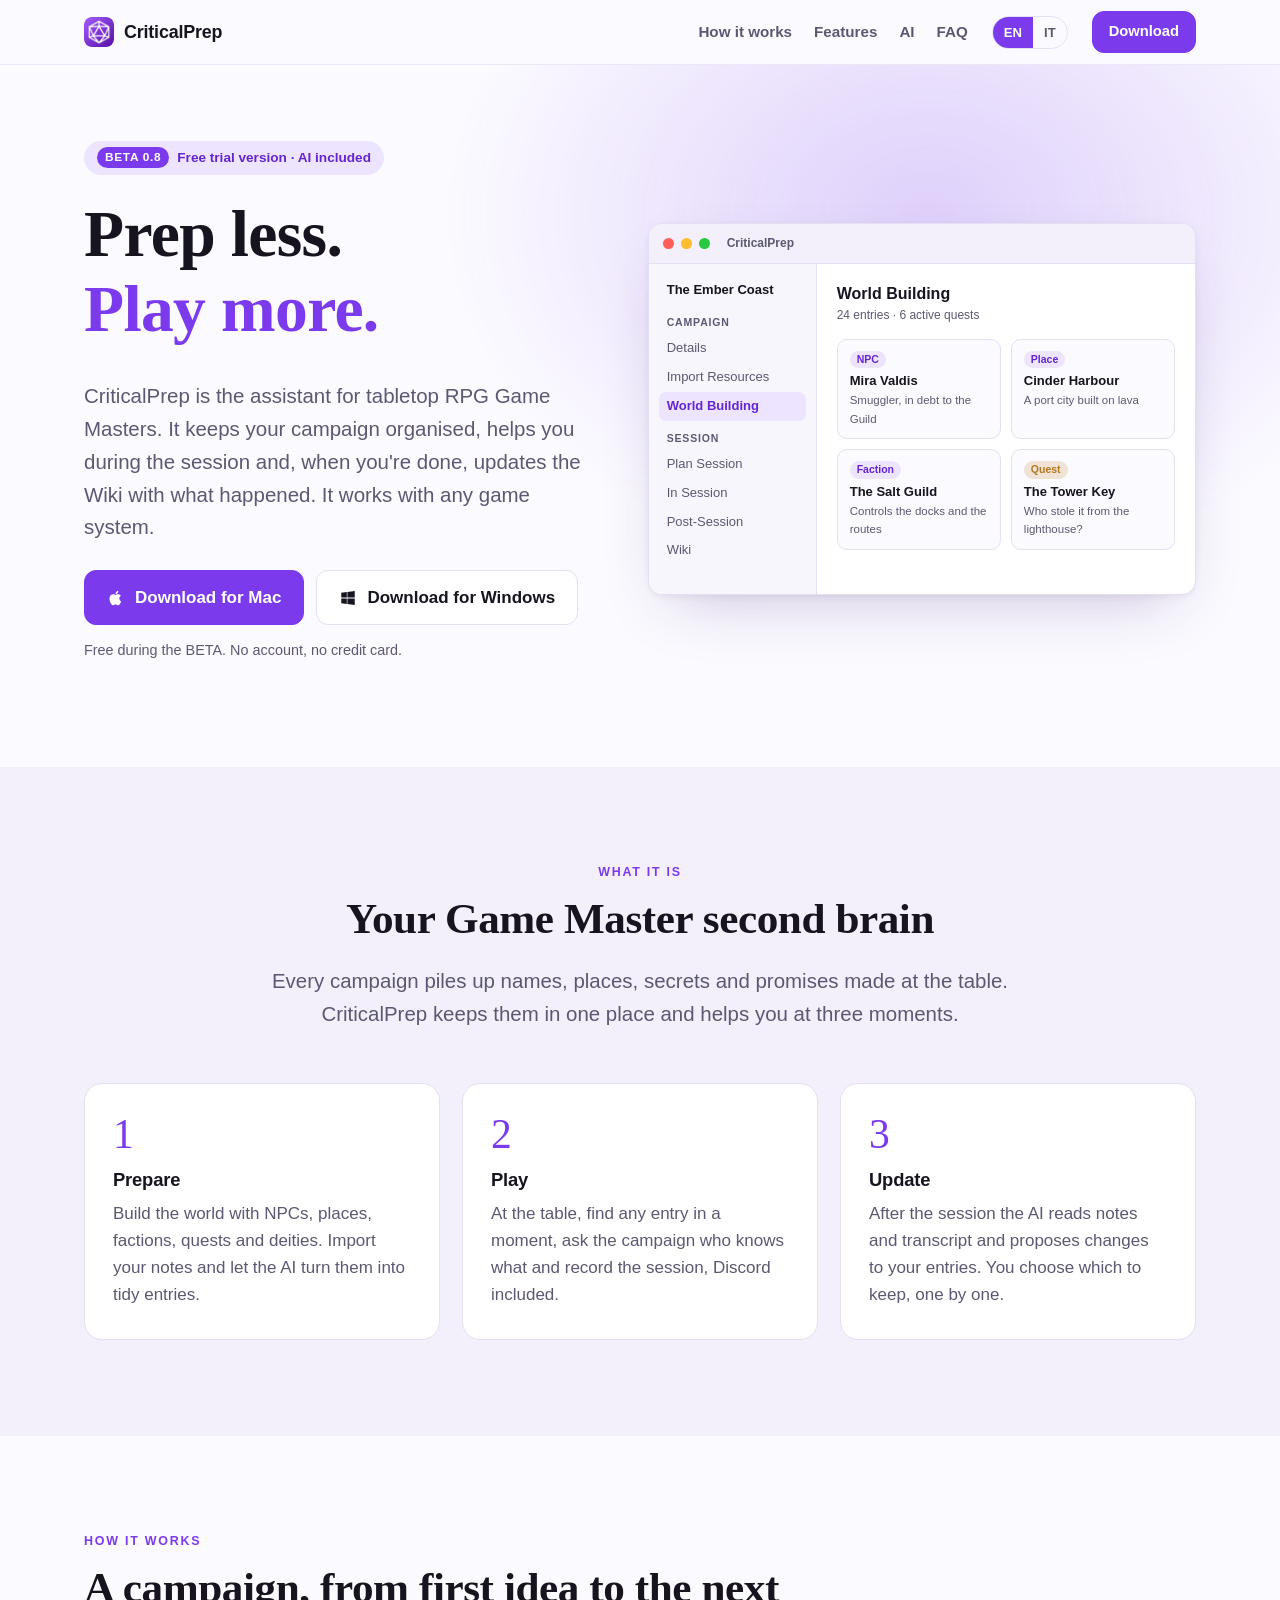
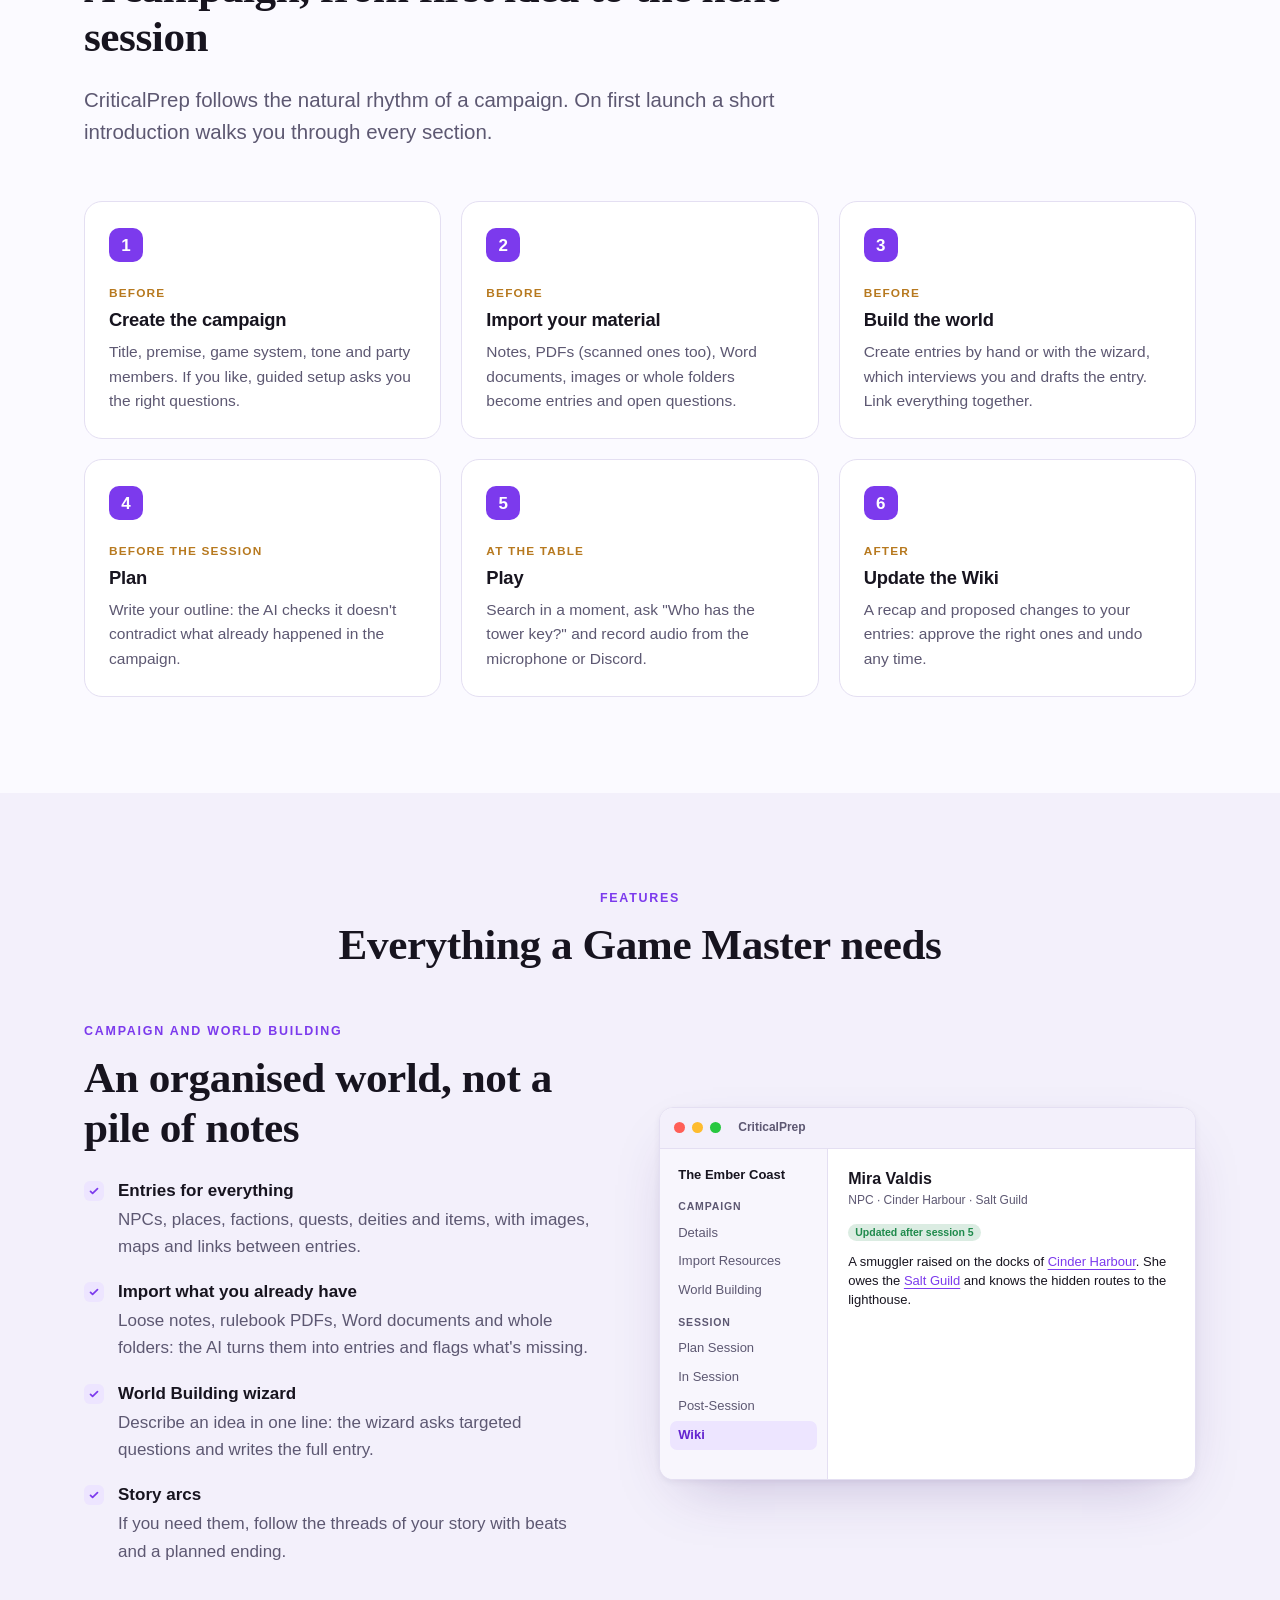
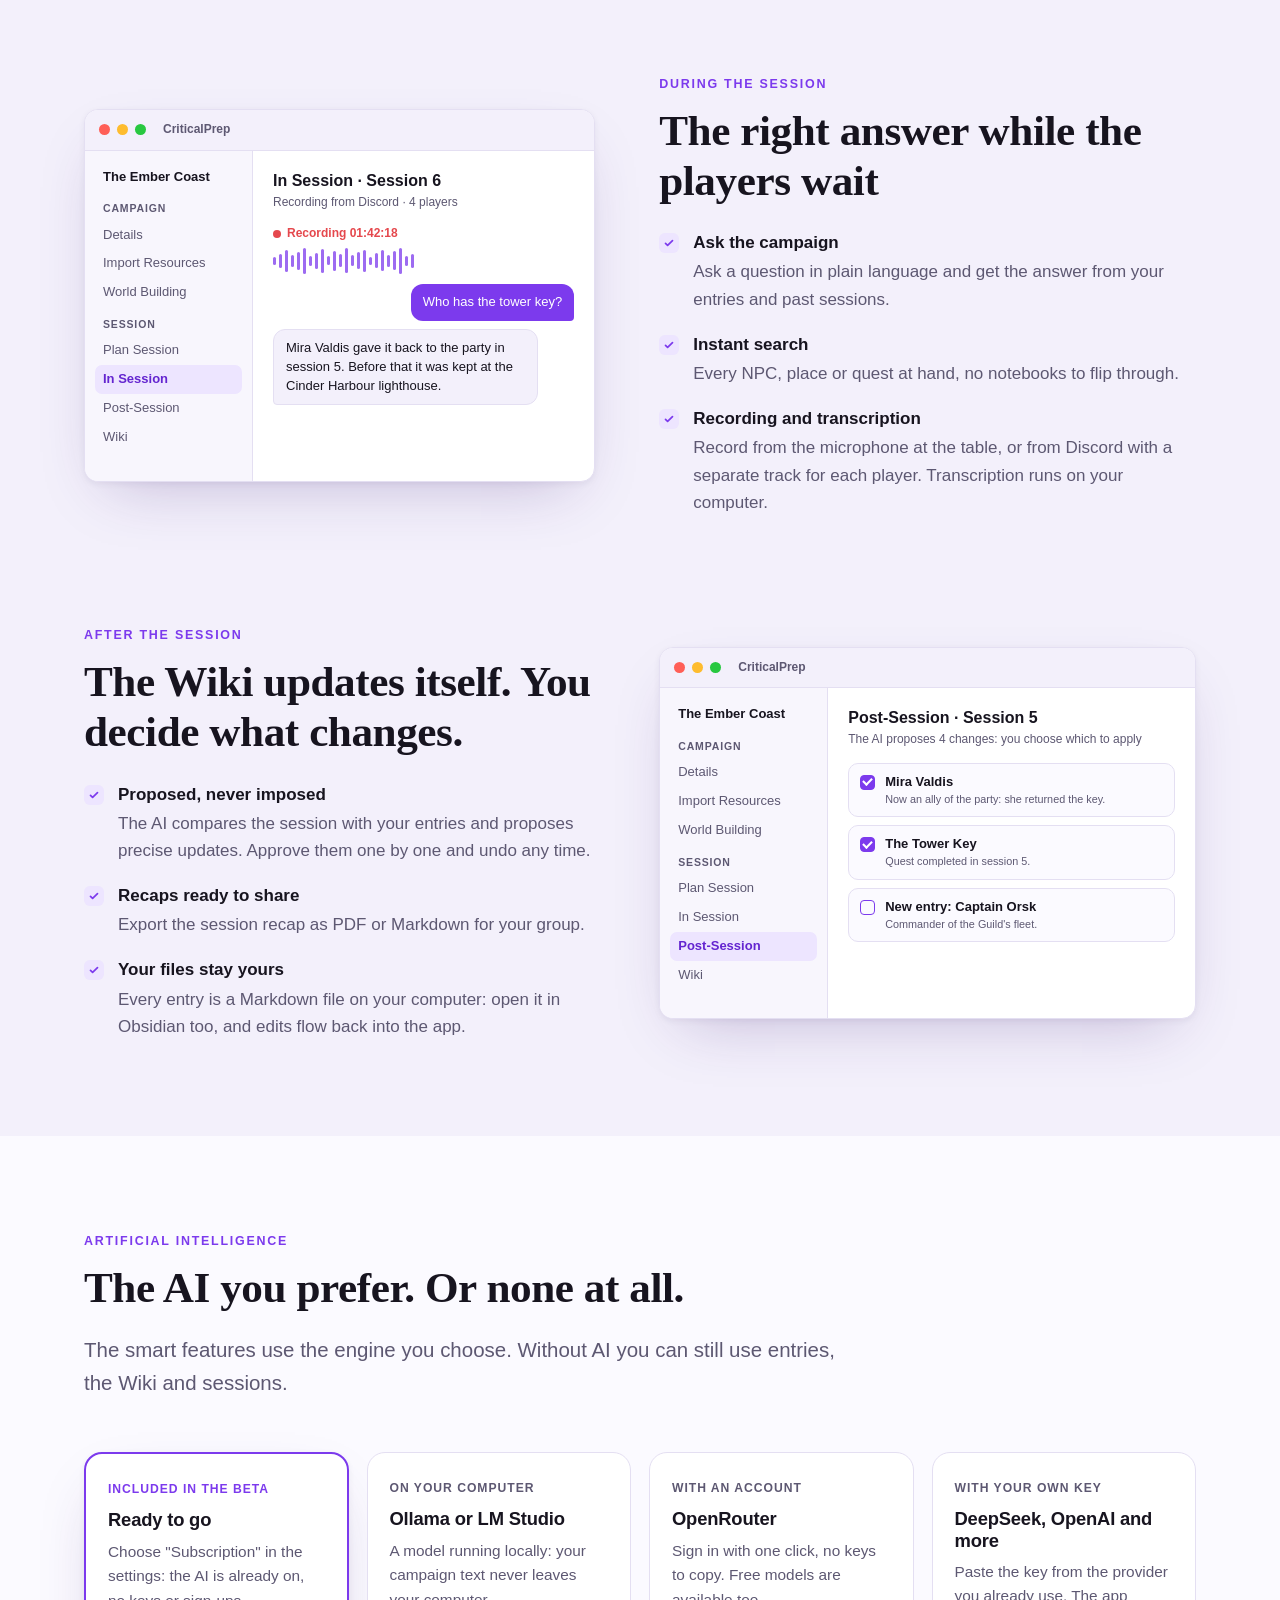
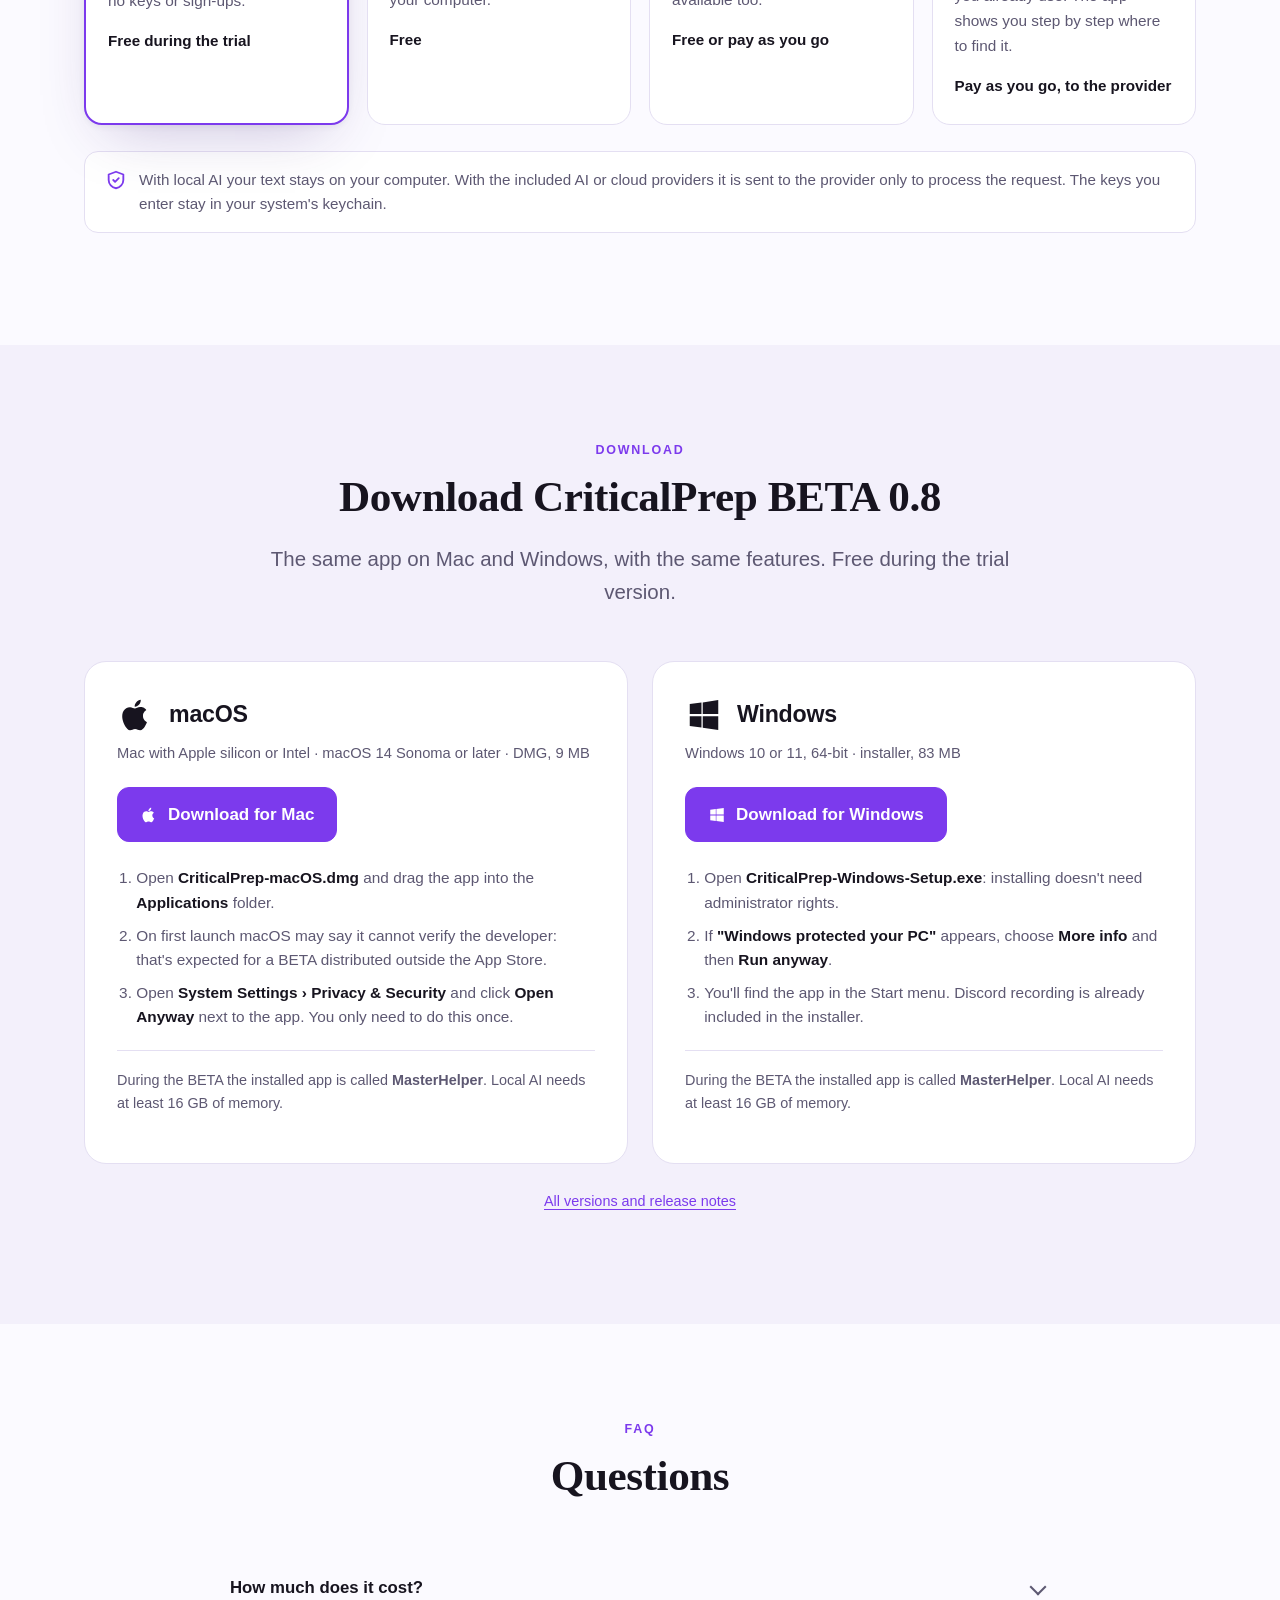
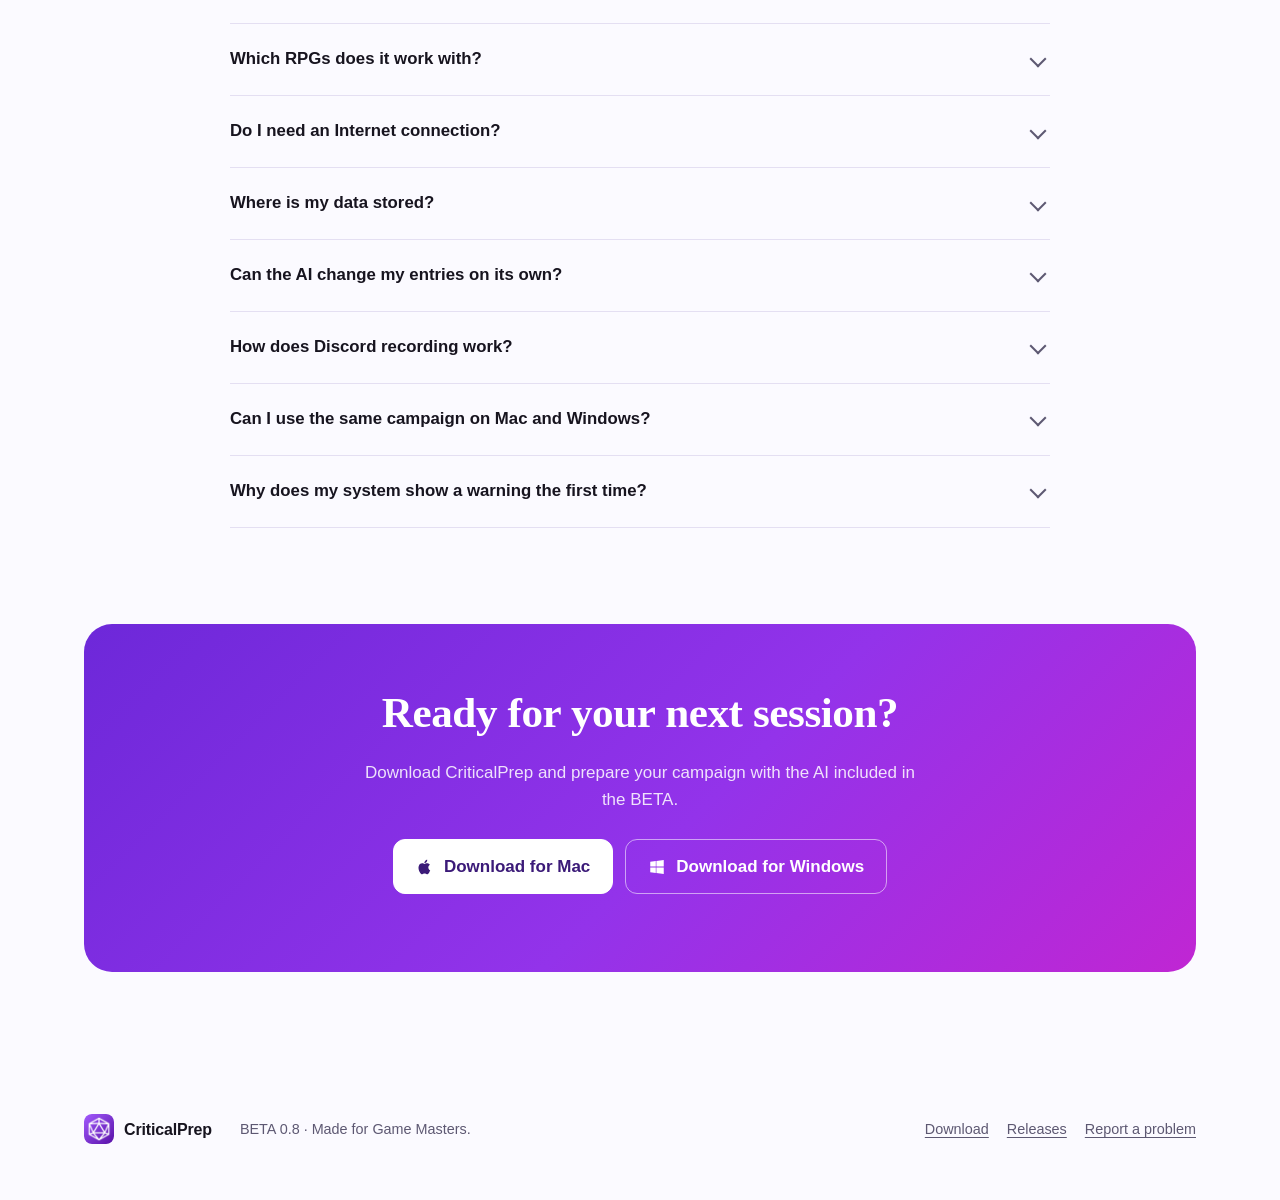
==== en/index.html @ 87bff7fd "Sito di CriticalPrep (italiano e inglese) e pagina di download Pagina di prodotto bilingue per GitHu" ====
<!doctype html>
<html lang="en">
<head>
<meta charset="utf-8">
<meta name="viewport" content="width=device-width, initial-scale=1">
<title>CriticalPrep — The Game Master's Assistant</title>
<meta name="description" content="CriticalPrep is the Mac and Windows app that helps Game Masters of any tabletop RPG prepare the campaign, run the session and keep the Wiki up to date with AI. Free BETA with AI included.">
<link rel="canonical" href="https://enrik90vol2.github.io/CriticalPrep/en/">
<link rel="alternate" hreflang="it" href="https://enrik90vol2.github.io/CriticalPrep/">
<link rel="alternate" hreflang="en" href="https://enrik90vol2.github.io/CriticalPrep/en/">
<link rel="alternate" hreflang="x-default" href="https://enrik90vol2.github.io/CriticalPrep/">
<meta property="og:type" content="website">
<meta property="og:title" content="CriticalPrep — The Game Master's Assistant">
<meta property="og:description" content="CriticalPrep is the Mac and Windows app that helps Game Masters of any tabletop RPG prepare the campaign, run the session and keep the Wiki up to date with AI. Free BETA with AI included.">
<meta property="og:image" content="https://enrik90vol2.github.io/CriticalPrep/assets/icon.png">
<meta name="theme-color" content="#7c3aed">
<link rel="icon" type="image/png" href="../assets/favicon.png">
<link rel="apple-touch-icon" href="../assets/icon.png">
<link rel="stylesheet" href="../assets/style.css">

</head>
<body>
<a class="skip" href="#main">Skip to content</a>
<header class="top">
  <div class="wrap">
    <a class="brand" href="#top"><img src="../assets/icon.png" alt="" width="30" height="30">CriticalPrep</a>
    <nav class="nav" aria-label="Download"><a href="#how-it-works">How it works</a><a href="#features">Features</a><a href="#ai">AI</a><a href="#faq">FAQ</a></nav>
    <div class="lang" aria-label="Lingua / Language"><span aria-current="true">EN</span><a href="../" hreflang="it" lang="it" title="Italiano" onclick="try{localStorage.setItem('cp-lang','it')}catch(e){}">IT</a></div>
    <a class="btn btn-primary" href="#download">Download</a>
  </div>
</header>

<main id="main">
<section class="hero" id="top">
  <div class="wrap hero-grid">
    <div>
      <span class="badge"><b>BETA 0.8</b>Free trial version · AI included</span>
      <h1>Prep less.<br><em>Play more.</em></h1>
      <p class="lead">CriticalPrep is the assistant for tabletop RPG Game Masters. It keeps your campaign organised, helps you during the session and, when you're done, updates the Wiki with what happened. It works with any game system.</p>
      <div class="actions">
        <a class="btn btn-primary" href="https://github.com/enrik90vol2/CriticalPrep/releases/latest/download/CriticalPrep-macOS.dmg"><svg viewBox="0 0 24 24" fill="currentColor" aria-hidden="true"><path d="M16.4 12.6c0-2.4 2-3.6 2.1-3.7-1.1-1.7-2.9-1.9-3.5-1.9-1.5-.2-2.9.9-3.7.9-.8 0-1.9-.9-3.2-.8-1.6 0-3.1 1-4 2.4-1.7 3-.4 7.3 1.2 9.7.8 1.2 1.8 2.5 3 2.4 1.2 0 1.7-.8 3.1-.8 1.5 0 1.9.8 3.2.8 1.3 0 2.2-1.2 3-2.4.9-1.4 1.3-2.7 1.3-2.8 0 0-2.5-1-2.5-3.8zM14 5.4c.7-.8 1.1-1.9 1-3-1 0-2.1.7-2.8 1.5-.6.7-1.2 1.8-1 2.9 1 .1 2.1-.6 2.8-1.4z"/></svg>Download for Mac</a>
        <a class="btn" href="https://github.com/enrik90vol2/CriticalPrep/releases/latest/download/CriticalPrep-Windows-Setup.exe"><svg viewBox="0 0 24 24" fill="currentColor" aria-hidden="true"><path d="M3 5.1l7.4-1v7.2H3V5.1zm0 13.8l7.4 1v-7.1H3v6.1zm8.2 1.1L21 21.4v-8.6h-9.8V20zm0-15.9v7.3H21V2.6l-9.8 1.5z"/></svg>Download for Windows</a>
      </div>
      <p class="small muted">Free during the BETA. No account, no credit card.</p>
    </div>
    <div class="window" role="img" aria-label="World Building"><div class="window-bar"><i></i><i></i><i></i><span>CriticalPrep</span></div><div class="window-body"><aside class="side" aria-hidden="true"><div class="camp">The Ember Coast</div><p>Campaign</p><div class="">Details</div><div class="">Import Resources</div><div class="on">World Building</div><p>Session</p><div class="">Plan Session</div><div class="">In Session</div><div class="">Post-Session</div><div class="">Wiki</div></aside><div class="main" aria-hidden="true"><h4>World Building</h4><div class="sub">24 entries · 6 active quests</div><div class="cards"><div class="mini"><span class="tag">NPC</span><b>Mira Valdis</b><small>Smuggler, in debt to the Guild</small></div><div class="mini"><span class="tag">Place</span><b>Cinder Harbour</b><small>A port city built on lava</small></div><div class="mini"><span class="tag">Faction</span><b>The Salt Guild</b><small>Controls the docks and the routes</small></div><div class="mini"><span class="tag gold">Quest</span><b>The Tower Key</b><small>Who stole it from the lighthouse?</small></div></div></div></div></div>
  </div>
</section>

<section class="alt">
  <div class="wrap">
    <div class="section-head center">
      <p class="eyebrow">What it is</p>
      <h2>Your Game Master second brain</h2>
      <p class="lead">Every campaign piles up names, places, secrets and promises made at the table. CriticalPrep keeps them in one place and helps you at three moments.</p>
    </div>
    <div class="pillars"><div class="pillar"><div class="num">1</div><h3>Prepare</h3><p>Build the world with NPCs, places, factions, quests and deities. Import your notes and let the AI turn them into tidy entries.</p></div><div class="pillar"><div class="num">2</div><h3>Play</h3><p>At the table, find any entry in a moment, ask the campaign who knows what and record the session, Discord included.</p></div><div class="pillar"><div class="num">3</div><h3>Update</h3><p>After the session the AI reads notes and transcript and proposes changes to your entries. You choose which to keep, one by one.</p></div></div>
  </div>
</section>

<section id="how-it-works">
  <div class="wrap">
    <div class="section-head">
      <p class="eyebrow">How it works</p>
      <h2>A campaign, from first idea to the next session</h2>
      <p class="lead">CriticalPrep follows the natural rhythm of a campaign. On first launch a short introduction walks you through every section.</p>
    </div>
    <div class="steps"><div class="step"><span class="when">Before</span><h3>Create the campaign</h3><p>Title, premise, game system, tone and party members. If you like, guided setup asks you the right questions.</p></div><div class="step"><span class="when">Before</span><h3>Import your material</h3><p>Notes, PDFs (scanned ones too), Word documents, images or whole folders become entries and open questions.</p></div><div class="step"><span class="when">Before</span><h3>Build the world</h3><p>Create entries by hand or with the wizard, which interviews you and drafts the entry. Link everything together.</p></div><div class="step"><span class="when">Before the session</span><h3>Plan</h3><p>Write your outline: the AI checks it doesn&#x27;t contradict what already happened in the campaign.</p></div><div class="step"><span class="when">At the table</span><h3>Play</h3><p>Search in a moment, ask &quot;Who has the tower key?&quot; and record audio from the microphone or Discord.</p></div><div class="step"><span class="when">After</span><h3>Update the Wiki</h3><p>A recap and proposed changes to your entries: approve the right ones and undo any time.</p></div></div>
  </div>
</section>

<section class="alt" id="features">
  <div class="wrap">
    <div class="section-head center">
      <p class="eyebrow">Features</p>
      <h2>Everything a Game Master needs</h2>
    </div>
    <div class="feature">
      <div><p class="eyebrow">Campaign and World Building</p><h2>An organised world, not a pile of notes</h2><ul><li><strong>Entries for everything</strong><span>NPCs, places, factions, quests, deities and items, with images, maps and links between entries.</span></li><li><strong>Import what you already have</strong><span>Loose notes, rulebook PDFs, Word documents and whole folders: the AI turns them into entries and flags what's missing.</span></li><li><strong>World Building wizard</strong><span>Describe an idea in one line: the wizard asks targeted questions and writes the full entry.</span></li><li><strong>Story arcs</strong><span>If you need them, follow the threads of your story with beats and a planned ending.</span></li></ul></div>
      <div class="window" role="img" aria-label="Mira Valdis"><div class="window-bar"><i></i><i></i><i></i><span>CriticalPrep</span></div><div class="window-body"><aside class="side" aria-hidden="true"><div class="camp">The Ember Coast</div><p>Campaign</p><div class="">Details</div><div class="">Import Resources</div><div class="">World Building</div><p>Session</p><div class="">Plan Session</div><div class="">In Session</div><div class="">Post-Session</div><div class="on">Wiki</div></aside><div class="main" aria-hidden="true"><h4>Mira Valdis</h4><div class="sub">NPC · Cinder Harbour · Salt Guild</div><span class="tag ok">Updated after session 5</span><p style="margin:8px 0 0">A smuggler raised on the docks of <a href="#" tabindex="-1" onclick="return false">Cinder Harbour</a>. She owes the <a href="#" tabindex="-1" onclick="return false">Salt Guild</a> and knows the hidden routes to the lighthouse.</p></div></div></div>
    </div>
    <div class="feature flip">
      <div><p class="eyebrow">During the session</p><h2>The right answer while the players wait</h2><ul><li><strong>Ask the campaign</strong><span>Ask a question in plain language and get the answer from your entries and past sessions.</span></li><li><strong>Instant search</strong><span>Every NPC, place or quest at hand, no notebooks to flip through.</span></li><li><strong>Recording and transcription</strong><span>Record from the microphone at the table, or from Discord with a separate track for each player. Transcription runs on your computer.</span></li></ul></div>
      <div class="window" role="img" aria-label="In Session · Session 6"><div class="window-bar"><i></i><i></i><i></i><span>CriticalPrep</span></div><div class="window-body"><aside class="side" aria-hidden="true"><div class="camp">The Ember Coast</div><p>Campaign</p><div class="">Details</div><div class="">Import Resources</div><div class="">World Building</div><p>Session</p><div class="">Plan Session</div><div class="on">In Session</div><div class="">Post-Session</div><div class="">Wiki</div></aside><div class="main" aria-hidden="true"><h4>In Session · Session 6</h4><div class="sub">Recording from Discord · 4 players</div><span class="rec">Recording 01:42:18</span><div class="wave"><i style="height:8px"></i><i style="height:14px"></i><i style="height:22px"></i><i style="height:12px"></i><i style="height:18px"></i><i style="height:26px"></i><i style="height:10px"></i><i style="height:16px"></i><i style="height:24px"></i><i style="height:9px"></i><i style="height:20px"></i><i style="height:13px"></i><i style="height:25px"></i><i style="height:11px"></i><i style="height:17px"></i><i style="height:22px"></i><i style="height:8px"></i><i style="height:15px"></i><i style="height:21px"></i><i style="height:12px"></i><i style="height:19px"></i><i style="height:26px"></i><i style="height:10px"></i><i style="height:14px"></i></div><div class="chat"><div class="bubble q">Who has the tower key?</div><div class="bubble a">Mira Valdis gave it back to the party in session 5. Before that it was kept at the Cinder Harbour lighthouse.</div></div></div></div></div>
    </div>
    <div class="feature">
      <div><p class="eyebrow">After the session</p><h2>The Wiki updates itself. You decide what changes.</h2><ul><li><strong>Proposed, never imposed</strong><span>The AI compares the session with your entries and proposes precise updates. Approve them one by one and undo any time.</span></li><li><strong>Recaps ready to share</strong><span>Export the session recap as PDF or Markdown for your group.</span></li><li><strong>Your files stay yours</strong><span>Every entry is a Markdown file on your computer: open it in Obsidian too, and edits flow back into the app.</span></li></ul></div>
      <div class="window" role="img" aria-label="Post-Session · Session 5"><div class="window-bar"><i></i><i></i><i></i><span>CriticalPrep</span></div><div class="window-body"><aside class="side" aria-hidden="true"><div class="camp">The Ember Coast</div><p>Campaign</p><div class="">Details</div><div class="">Import Resources</div><div class="">World Building</div><p>Session</p><div class="">Plan Session</div><div class="">In Session</div><div class="on">Post-Session</div><div class="">Wiki</div></aside><div class="main" aria-hidden="true"><h4>Post-Session · Session 5</h4><div class="sub">The AI proposes 4 changes: you choose which to apply</div><div class="patch"><span class="box on"></span><div><b>Mira Valdis</b><small>Now an ally of the party: she returned the key.</small></div></div><div class="patch"><span class="box on"></span><div><b>The Tower Key</b><small>Quest completed in session 5.</small></div></div><div class="patch"><span class="box"></span><div><b>New entry: Captain Orsk</b><small>Commander of the Guild&#x27;s fleet.</small></div></div></div></div></div>
    </div>
  </div>
</section>

<section id="ai">
  <div class="wrap">
    <div class="section-head">
      <p class="eyebrow">Artificial intelligence</p>
      <h2>The AI you prefer. Or none at all.</h2>
      <p class="lead">The smart features use the engine you choose. Without AI you can still use entries, the Wiki and sessions.</p>
    </div>
    <div class="ai-grid"><div class="ai-card star"><div class="label">Included in the BETA</div><h3>Ready to go</h3><p>Choose "Subscription" in the settings: the AI is already on, no keys or sign-ups.</p><p class="price">Free during the trial</p></div><div class="ai-card"><div class="label">On your computer</div><h3>Ollama or LM Studio</h3><p>A model running locally: your campaign text never leaves your computer.</p><p class="price">Free</p></div><div class="ai-card"><div class="label">With an account</div><h3>OpenRouter</h3><p>Sign in with one click, no keys to copy. Free models are available too.</p><p class="price">Free or pay as you go</p></div><div class="ai-card"><div class="label">With your own key</div><h3>DeepSeek, OpenAI and more</h3><p>Paste the key from the provider you already use. The app shows you step by step where to find it.</p><p class="price">Pay as you go, to the provider</p></div></div>
    <p class="note"><svg viewBox="0 0 24 24" fill="none" stroke="currentColor" stroke-width="2" stroke-linecap="round" stroke-linejoin="round" aria-hidden="true"><path d="M12 3l8 3v6c0 4.5-3.4 8.3-8 9-4.6-.7-8-4.5-8-9V6l8-3z"/><path d="M9 12l2 2 4-4"/></svg><span>With local AI your text stays on your computer. With the included AI or cloud providers it is sent to the provider only to process the request. The keys you enter stay in your system's keychain.</span></p>
  </div>
</section>

<section class="alt" id="download">
  <div class="wrap">
    <div class="section-head center">
      <p class="eyebrow">Download</p>
      <h2>Download CriticalPrep BETA 0.8</h2>
      <p class="lead">The same app on Mac and Windows, with the same features. Free during the trial version.</p>
    </div>
    <div class="dl-grid">
      <div class="dl">
        <div class="dl-head"><svg viewBox="0 0 24 24" fill="currentColor" aria-hidden="true"><path d="M16.4 12.6c0-2.4 2-3.6 2.1-3.7-1.1-1.7-2.9-1.9-3.5-1.9-1.5-.2-2.9.9-3.7.9-.8 0-1.9-.9-3.2-.8-1.6 0-3.1 1-4 2.4-1.7 3-.4 7.3 1.2 9.7.8 1.2 1.8 2.5 3 2.4 1.2 0 1.7-.8 3.1-.8 1.5 0 1.9.8 3.2.8 1.3 0 2.2-1.2 3-2.4.9-1.4 1.3-2.7 1.3-2.8 0 0-2.5-1-2.5-3.8zM14 5.4c.7-.8 1.1-1.9 1-3-1 0-2.1.7-2.8 1.5-.6.7-1.2 1.8-1 2.9 1 .1 2.1-.6 2.8-1.4z"/></svg><h3>macOS</h3></div>
        <p class="meta">Mac with Apple silicon or Intel · macOS 14 Sonoma or later · DMG, 9 MB</p>
        <a class="btn btn-primary" href="https://github.com/enrik90vol2/CriticalPrep/releases/latest/download/CriticalPrep-macOS.dmg"><svg viewBox="0 0 24 24" fill="currentColor" aria-hidden="true"><path d="M16.4 12.6c0-2.4 2-3.6 2.1-3.7-1.1-1.7-2.9-1.9-3.5-1.9-1.5-.2-2.9.9-3.7.9-.8 0-1.9-.9-3.2-.8-1.6 0-3.1 1-4 2.4-1.7 3-.4 7.3 1.2 9.7.8 1.2 1.8 2.5 3 2.4 1.2 0 1.7-.8 3.1-.8 1.5 0 1.9.8 3.2.8 1.3 0 2.2-1.2 3-2.4.9-1.4 1.3-2.7 1.3-2.8 0 0-2.5-1-2.5-3.8zM14 5.4c.7-.8 1.1-1.9 1-3-1 0-2.1.7-2.8 1.5-.6.7-1.2 1.8-1 2.9 1 .1 2.1-.6 2.8-1.4z"/></svg>Download for Mac</a>
        <ol><li>Open <strong>CriticalPrep-macOS.dmg</strong> and drag the app into the <strong>Applications</strong> folder.</li><li>On first launch macOS may say it cannot verify the developer: that's expected for a BETA distributed outside the App Store.</li><li>Open <strong>System Settings › Privacy &amp; Security</strong> and click <strong>Open Anyway</strong> next to the app. You only need to do this once.</li></ol>
        <p class="req">During the BETA the installed app is called <strong>MasterHelper</strong>. Local AI needs at least 16 GB of memory.</p>
      </div>
      <div class="dl">
        <div class="dl-head"><svg viewBox="0 0 24 24" fill="currentColor" aria-hidden="true"><path d="M3 5.1l7.4-1v7.2H3V5.1zm0 13.8l7.4 1v-7.1H3v6.1zm8.2 1.1L21 21.4v-8.6h-9.8V20zm0-15.9v7.3H21V2.6l-9.8 1.5z"/></svg><h3>Windows</h3></div>
        <p class="meta">Windows 10 or 11, 64-bit · installer, 83 MB</p>
        <a class="btn btn-primary" href="https://github.com/enrik90vol2/CriticalPrep/releases/latest/download/CriticalPrep-Windows-Setup.exe"><svg viewBox="0 0 24 24" fill="currentColor" aria-hidden="true"><path d="M3 5.1l7.4-1v7.2H3V5.1zm0 13.8l7.4 1v-7.1H3v6.1zm8.2 1.1L21 21.4v-8.6h-9.8V20zm0-15.9v7.3H21V2.6l-9.8 1.5z"/></svg>Download for Windows</a>
        <ol><li>Open <strong>CriticalPrep-Windows-Setup.exe</strong>: installing doesn't need administrator rights.</li><li>If <strong>"Windows protected your PC"</strong> appears, choose <strong>More info</strong> and then <strong>Run anyway</strong>.</li><li>You'll find the app in the Start menu. Discord recording is already included in the installer.</li></ol>
        <p class="req">During the BETA the installed app is called <strong>MasterHelper</strong>. Local AI needs at least 16 GB of memory.</p>
      </div>
    </div>
    <p class="small muted" style="text-align:center;margin-top:26px"><a href="https://github.com/enrik90vol2/CriticalPrep/releases">All versions and release notes</a></p>
  </div>
</section>

<section id="faq">
  <div class="wrap">
    <div class="section-head center">
      <p class="eyebrow">FAQ</p>
      <h2>Questions</h2>
    </div>
    <div class="faq"><details><summary>How much does it cost?</summary><p>During the BETA CriticalPrep is free, AI included. You can also use a free local model or your OpenRouter account.</p></details><details><summary>Which RPGs does it work with?</summary><p>All of them: D&D, Pathfinder, Call of Cthulhu, homebrew systems. You set the system in the campaign details and the AI takes it into account.</p></details><details><summary>Do I need an Internet connection?</summary><p>Only for the included AI or cloud providers. With a local model (Ollama or LM Studio) and without Discord recording it also works offline.</p></details><details><summary>Where is my data stored?</summary><p>On your computer, in a folder you can choose. Entries are Markdown files readable with any editor or Obsidian. There's no account and no CriticalPrep cloud.</p></details><details><summary>Can the AI change my entries on its own?</summary><p>No. After the session it proposes changes and you choose which to apply. Every change can be undone.</p></details><details><summary>How does Discord recording work?</summary><p>You create your own Discord bot; the app guides you step by step. The bot joins the voice channel and records each player on a separate track; transcription runs on your computer.</p></details><details><summary>Can I use the same campaign on Mac and Windows?</summary><p>Yes: campaigns are folders of ordinary files. Copy them or keep them in a synced folder and open them on both systems.</p></details><details><summary>Why does my system show a warning the first time?</summary><p>The BETA isn't signed with a paid Apple or Microsoft certificate yet, so the system asks for confirmation the first time. The steps are above, in the Download section.</p></details></div>
  </div>
</section>

<section style="padding-top:0">
  <div class="wrap">
    <div class="cta">
      <h2>Ready for your next session?</h2>
      <p>Download CriticalPrep and prepare your campaign with the AI included in the BETA.</p>
      <div class="actions">
        <a class="btn" href="https://github.com/enrik90vol2/CriticalPrep/releases/latest/download/CriticalPrep-macOS.dmg"><svg viewBox="0 0 24 24" fill="currentColor" aria-hidden="true"><path d="M16.4 12.6c0-2.4 2-3.6 2.1-3.7-1.1-1.7-2.9-1.9-3.5-1.9-1.5-.2-2.9.9-3.7.9-.8 0-1.9-.9-3.2-.8-1.6 0-3.1 1-4 2.4-1.7 3-.4 7.3 1.2 9.7.8 1.2 1.8 2.5 3 2.4 1.2 0 1.7-.8 3.1-.8 1.5 0 1.9.8 3.2.8 1.3 0 2.2-1.2 3-2.4.9-1.4 1.3-2.7 1.3-2.8 0 0-2.5-1-2.5-3.8zM14 5.4c.7-.8 1.1-1.9 1-3-1 0-2.1.7-2.8 1.5-.6.7-1.2 1.8-1 2.9 1 .1 2.1-.6 2.8-1.4z"/></svg>Download for Mac</a>
        <a class="btn ghost" href="https://github.com/enrik90vol2/CriticalPrep/releases/latest/download/CriticalPrep-Windows-Setup.exe"><svg viewBox="0 0 24 24" fill="currentColor" aria-hidden="true"><path d="M3 5.1l7.4-1v7.2H3V5.1zm0 13.8l7.4 1v-7.1H3v6.1zm8.2 1.1L21 21.4v-8.6h-9.8V20zm0-15.9v7.3H21V2.6l-9.8 1.5z"/></svg>Download for Windows</a>
      </div>
    </div>
  </div>
</section>
</main>

<footer>
  <div class="wrap">
    <a class="brand" href="#top"><img src="../assets/icon.png" alt="" width="24" height="24">CriticalPrep</a>
    <span>BETA 0.8 · Made for Game Masters.</span>
    <nav><a href="#download">Download</a><a href="https://github.com/enrik90vol2/CriticalPrep/releases">Releases</a><a href="https://github.com/enrik90vol2/CriticalPrep/issues">Report a problem</a></nav>
  </div>
</footer>
</body>
</html>
---- assets/style.css ----
/* CriticalPrep — sito di prodotto. Nessuna risorsa esterna: font di sistema, tema chiaro e scuro automatico. */

:root {
  --bg: #fbfaff;
  --bg-soft: #f3f0fb;
  --surface: #ffffff;
  --text: #17141f;
  --muted: #5d5872;
  --line: #e4dff2;
  --accent: #7c3aed;
  --accent-strong: #6425d0;
  --accent-soft: #ede5ff;
  --gold: #b7791f;
  --ok: #1f8a4c;
  --shadow: 0 24px 60px -24px rgba(60, 30, 120, .28), 0 2px 6px rgba(30, 20, 60, .06);
  --radius: 18px;
  --display: "Iowan Old Style", "Palatino Linotype", Palatino, "Book Antiqua", Georgia, serif;
  --sans: -apple-system, BlinkMacSystemFont, "Segoe UI", "SF Pro Text", Roboto, "Helvetica Neue", Arial, sans-serif;
  color-scheme: light;
}

@media (prefers-color-scheme: dark) {
  :root:not([data-theme="light"]) {
    --bg: #0f0d16;
    --bg-soft: #16131f;
    --surface: #1c1828;
    --text: #f1eef8;
    --muted: #a49eb8;
    --line: #2d2740;
    --accent: #a78bfa;
    --accent-strong: #c4b1ff;
    --accent-soft: #2a2142;
    --gold: #e6b450;
    --ok: #4ccf86;
    --shadow: 0 30px 70px -28px rgba(0, 0, 0, .7), 0 2px 6px rgba(0, 0, 0, .3);
    color-scheme: dark;
  }
}

* { box-sizing: border-box; }
html { scroll-behavior: smooth; -webkit-text-size-adjust: 100%; }
@media (prefers-reduced-motion: reduce) { html { scroll-behavior: auto; } }
body {
  margin: 0;
  background: var(--bg);
  color: var(--text);
  font: 17px/1.6 var(--sans);
  -webkit-font-smoothing: antialiased;
  overflow-x: hidden;
}
img { max-width: 100%; display: block; }
a { color: var(--accent); text-underline-offset: 3px; }
a:hover { color: var(--accent-strong); }
:focus-visible { outline: 3px solid var(--accent); outline-offset: 3px; border-radius: 6px; }

.skip { position: absolute; left: -999px; top: 8px; background: var(--surface); padding: 8px 14px; border-radius: 8px; z-index: 50; }
.skip:focus { left: 16px; }

.wrap { width: 100%; max-width: 1160px; margin: 0 auto; padding: 0 24px; }
@media (max-width: 600px) { .wrap { padding: 0 16px; } body { font-size: 16px; } }

h1, h2, h3 { line-height: 1.15; margin: 0 0 .5em; letter-spacing: -.01em; }
h1, h2 { font-family: var(--display); font-weight: 700; }
h1 { font-size: clamp(2.4rem, 5.4vw, 4.1rem); }
h2 { font-size: clamp(1.9rem, 3.6vw, 2.7rem); }
h3 { font-size: 1.15rem; }
p { margin: 0 0 1em; }
.lead { font-size: clamp(1.08rem, 1.6vw, 1.28rem); color: var(--muted); max-width: 40em; }
.eyebrow { text-transform: uppercase; letter-spacing: .14em; font-size: .78rem; font-weight: 700; color: var(--accent); margin-bottom: .9em; }
.muted { color: var(--muted); }
.small { font-size: .9rem; }

/* Intestazione */
.top {
  position: sticky; top: 0; z-index: 20;
  background: color-mix(in srgb, var(--bg) 82%, transparent);
  backdrop-filter: saturate(1.4) blur(14px);
  -webkit-backdrop-filter: saturate(1.4) blur(14px);
  border-bottom: 1px solid color-mix(in srgb, var(--line) 70%, transparent);
}
.top .wrap { display: flex; align-items: center; gap: 24px; height: 64px; }
.brand { display: flex; align-items: center; gap: 10px; color: var(--text); text-decoration: none; font-weight: 750; font-size: 1.12rem; letter-spacing: -.01em; }
.brand img { width: 30px; height: 30px; border-radius: 8px; }
.nav { display: flex; gap: 22px; margin-left: auto; }
.nav a { color: var(--muted); text-decoration: none; font-size: .95rem; font-weight: 550; }
.nav a:hover { color: var(--text); }
.lang { display: flex; border: 1px solid var(--line); border-radius: 999px; overflow: hidden; font-size: .82rem; font-weight: 700; }
.lang a, .lang span { padding: 5px 11px; text-decoration: none; color: var(--muted); }
.lang span { background: var(--accent); color: #fff; }
.top .btn { padding: 8px 16px; font-size: .92rem; }
@media (max-width: 880px) { .nav { display: none; } .lang { margin-left: auto; } }
@media (max-width: 480px) { .top .btn { display: none; } }

/* Pulsanti */
.btn {
  display: inline-flex; align-items: center; justify-content: center; gap: 10px;
  padding: 13px 22px; border-radius: 12px; font-weight: 650; text-decoration: none;
  border: 1px solid var(--line); background: var(--surface); color: var(--text);
  transition: transform .15s ease, box-shadow .15s ease, background .15s ease;
}
.btn:hover { transform: translateY(-1px); color: var(--text); box-shadow: 0 8px 20px -10px rgba(80, 40, 160, .35); }
.btn-primary { background: var(--accent); border-color: var(--accent); color: #fff; }
.btn-primary:hover { background: var(--accent-strong); border-color: var(--accent-strong); color: #fff; }
:root:not([data-theme="light"]) .btn-primary { color: #fff; }
@media (prefers-color-scheme: dark) { :root:not([data-theme="light"]) .btn-primary { color: #150f24; } :root:not([data-theme="light"]) .btn-primary:hover { color: #150f24; } }
.btn svg { width: 18px; height: 18px; flex: none; }
.btn small { display: block; font-weight: 500; opacity: .8; font-size: .78rem; }
.actions { display: flex; flex-wrap: wrap; gap: 12px; margin: 26px 0 14px; }

.badge {
  display: inline-flex; align-items: center; gap: 8px; padding: 6px 13px; border-radius: 999px;
  background: var(--accent-soft); color: var(--accent-strong); font-size: .85rem; font-weight: 650; margin-bottom: 22px;
}
.badge b { background: var(--accent); color: #fff; padding: 1px 8px; border-radius: 999px; font-size: .74rem; letter-spacing: .06em; white-space: nowrap; flex: none; }
@media (prefers-color-scheme: dark) { :root:not([data-theme="light"]) .badge b { color: #150f24; } }

/* Sezioni */
section { padding: 96px 0; }
section.alt { background: var(--bg-soft); }
.section-head { max-width: 760px; margin-bottom: 52px; }
.section-head.center { margin-left: auto; margin-right: auto; text-align: center; }
.section-head.center .lead { margin: 0 auto; }
@media (max-width: 700px) { section { padding: 68px 0; } .section-head { margin-bottom: 36px; } }

/* Hero */
.hero { padding: 76px 0 90px; position: relative; overflow: hidden; }
.hero::before {
  content: ""; position: absolute; inset: -30% -10% auto 35%; height: 720px; z-index: -1;
  background: radial-gradient(closest-side, color-mix(in srgb, var(--accent) 22%, transparent), transparent);
  filter: blur(10px);
}
.hero-grid { display: grid; grid-template-columns: 1fr 1.08fr; gap: 56px; align-items: center; }
.hero h1 em { font-style: normal; color: var(--accent); }
@media (max-width: 980px) { .hero-grid { grid-template-columns: 1fr; gap: 44px; } }

/* Finestra dell'app disegnata in CSS */
.window {
  background: var(--surface); border: 1px solid var(--line); border-radius: 14px; box-shadow: var(--shadow);
  overflow: hidden; font-size: 13px; line-height: 1.45; color: var(--text);
}
.window-bar { display: flex; align-items: center; gap: 7px; padding: 11px 14px; border-bottom: 1px solid var(--line); background: var(--bg-soft); }
.window-bar i { width: 11px; height: 11px; border-radius: 50%; background: #ff5f57; }
.window-bar i:nth-child(2) { background: #febc2e; }
.window-bar i:nth-child(3) { background: #28c840; }
.window-bar span { margin-left: 10px; font-weight: 650; color: var(--muted); font-size: 12px; }
.window-body { display: grid; grid-template-columns: 168px 1fr; min-height: 330px; }
.side { border-right: 1px solid var(--line); padding: 12px 10px; background: color-mix(in srgb, var(--bg-soft) 60%, var(--surface)); }
.side p { margin: 10px 8px 4px; font-size: 10.5px; text-transform: uppercase; letter-spacing: .08em; color: var(--muted); font-weight: 700; }
.side div { padding: 5px 8px; border-radius: 7px; color: var(--muted); white-space: nowrap; overflow: hidden; text-overflow: ellipsis; }
.side div.on { background: var(--accent-soft); color: var(--accent-strong); font-weight: 650; }
.side div.camp { color: var(--text); font-weight: 700; }
.main { padding: 18px 20px; min-width: 0; }
.main h4 { margin: 0 0 2px; font-size: 16px; }
.main .sub { color: var(--muted); font-size: 12px; margin-bottom: 14px; }
.cards { display: grid; grid-template-columns: repeat(2, minmax(0, 1fr)); gap: 10px; }
.mini { border: 1px solid var(--line); border-radius: 10px; padding: 10px 12px; background: var(--bg); }
.mini b { display: block; font-size: 13px; }
.mini small { color: var(--muted); font-size: 11.5px; }
.tag { display: inline-block; font-size: 10.5px; font-weight: 700; padding: 1px 7px; border-radius: 999px; background: var(--accent-soft); color: var(--accent-strong); margin-bottom: 4px; }
.tag.gold { background: color-mix(in srgb, var(--gold) 18%, transparent); color: var(--gold); }
.tag.ok { background: color-mix(in srgb, var(--ok) 16%, transparent); color: var(--ok); }
.patch { display: flex; gap: 10px; align-items: flex-start; border: 1px solid var(--line); border-radius: 10px; padding: 9px 11px; margin-bottom: 8px; background: var(--bg); }
.patch .box { width: 15px; height: 15px; border-radius: 4px; border: 1.5px solid var(--accent); flex: none; margin-top: 2px; display: grid; place-items: center; }
.patch .box.on { background: var(--accent); }
.patch .box.on::after { content: ""; width: 7px; height: 4px; border: 2px solid #fff; border-top: 0; border-right: 0; transform: rotate(-45deg) translate(1px, -1px); }
.patch small { color: var(--muted); display: block; }
.chat { display: grid; gap: 8px; }
.bubble { padding: 9px 12px; border-radius: 12px; max-width: 88%; }
.bubble.q { background: var(--accent); color: #fff; justify-self: end; border-bottom-right-radius: 4px; }
@media (prefers-color-scheme: dark) { :root:not([data-theme="light"]) .bubble.q { color: #150f24; } }
.bubble.a { background: var(--bg-soft); border: 1px solid var(--line); border-bottom-left-radius: 4px; }
.wave { display: flex; gap: 3px; align-items: center; height: 26px; margin: 4px 0 10px; }
.wave i { width: 3px; border-radius: 2px; background: var(--accent); opacity: .75; }
.rec { display: inline-flex; align-items: center; gap: 6px; font-weight: 700; color: #e5484d; font-size: 12px; }
.rec::before { content: ""; width: 8px; height: 8px; border-radius: 50%; background: #e5484d; }
@media (max-width: 560px) {
  .window-body { grid-template-columns: 1fr; }
  .side { display: none; }
  .cards { grid-template-columns: 1fr; }
}

/* Tre pilastri */
.pillars { display: grid; grid-template-columns: repeat(3, 1fr); gap: 22px; }
.pillar { background: var(--surface); border: 1px solid var(--line); border-radius: var(--radius); padding: 30px 28px; }
.pillar .num { font-family: var(--display); font-size: 2.6rem; color: var(--accent); line-height: 1; margin-bottom: 14px; }
.pillar p { color: var(--muted); margin: 0; }
@media (max-width: 860px) { .pillars { grid-template-columns: 1fr; } }

/* Funzioni con finestra */
.feature { display: grid; grid-template-columns: 1fr 1.05fr; gap: 64px; align-items: center; }
.feature + .feature { margin-top: 110px; }
.feature.flip > :first-child { order: 2; }
.feature ul { list-style: none; padding: 0; margin: 24px 0 0; display: grid; gap: 18px; }
.feature li { padding-left: 34px; position: relative; }
.feature li::before {
  content: ""; position: absolute; left: 0; top: 4px; width: 20px; height: 20px; border-radius: 6px;
  background: var(--accent-soft) url("data:image/svg+xml,%3Csvg xmlns='http://www.w3.org/2000/svg' viewBox='0 0 20 20'%3E%3Cpath d='M5 10.5l3 3 7-7' fill='none' stroke='%237c3aed' stroke-width='2.4' stroke-linecap='round' stroke-linejoin='round'/%3E%3C/svg%3E") center / 14px no-repeat;
}
.feature li strong { display: block; margin-bottom: 2px; }
.feature li span { color: var(--muted); }
@media (max-width: 980px) {
  .feature { grid-template-columns: 1fr; gap: 36px; }
  .feature.flip > :first-child { order: 0; }
  .feature + .feature { margin-top: 80px; }
}

/* Come funziona: percorso */
.steps { display: grid; grid-template-columns: repeat(3, 1fr); gap: 20px; counter-reset: step; }
.step { position: relative; background: var(--surface); border: 1px solid var(--line); border-radius: var(--radius); padding: 26px 24px 24px; }
.step::before {
  counter-increment: step; content: counter(step);
  display: grid; place-items: center; width: 34px; height: 34px; border-radius: 10px; margin-bottom: 16px;
  background: var(--accent); color: #fff; font-weight: 800;
}
@media (prefers-color-scheme: dark) { :root:not([data-theme="light"]) .step::before { color: #150f24; } }
.step .when { font-size: .74rem; font-weight: 750; text-transform: uppercase; letter-spacing: .1em; color: var(--gold); }
.step h3 { margin-top: 4px; }
.step p { color: var(--muted); margin: 0; font-size: .97rem; }
@media (max-width: 900px) { .steps { grid-template-columns: 1fr 1fr; } }
@media (max-width: 600px) { .steps { grid-template-columns: 1fr; } }

/* AI */
.ai-grid { display: grid; grid-template-columns: repeat(4, 1fr); gap: 18px; }
.ai-card { background: var(--surface); border: 1px solid var(--line); border-radius: var(--radius); padding: 26px 22px; display: flex; flex-direction: column; }
.ai-card.star { border: 2px solid var(--accent); box-shadow: var(--shadow); }
.ai-card .label { font-size: .76rem; font-weight: 750; text-transform: uppercase; letter-spacing: .08em; color: var(--muted); margin-bottom: 10px; }
.ai-card.star .label { color: var(--accent); }
.ai-card p { color: var(--muted); font-size: .96rem; flex: 1; }
.ai-card .price { font-weight: 750; color: var(--text); margin: 0; font-size: .95rem; }
@media (max-width: 1020px) { .ai-grid { grid-template-columns: 1fr 1fr; } }
@media (max-width: 560px) { .ai-grid { grid-template-columns: 1fr; } }
.note { margin-top: 26px; padding: 16px 20px; border-radius: 14px; background: var(--surface); border: 1px solid var(--line); color: var(--muted); font-size: .95rem; display: flex; gap: 12px; }
.note svg { flex: none; width: 22px; height: 22px; color: var(--accent); margin-top: 1px; }

/* Download */
.dl-grid { display: grid; grid-template-columns: 1fr 1fr; gap: 24px; }
.dl { background: var(--surface); border: 1px solid var(--line); border-radius: 22px; padding: 34px 32px; display: flex; flex-direction: column; }
.dl-head { display: flex; align-items: center; gap: 14px; margin-bottom: 8px; }
.dl-head svg { width: 38px; height: 38px; color: var(--text); }
.dl-head h3 { font-size: 1.45rem; margin: 0; }
.dl .meta { color: var(--muted); font-size: .92rem; margin-bottom: 22px; }
.dl .btn { align-self: flex-start; margin-bottom: 24px; }
.dl ol { margin: 0; padding-left: 1.25em; color: var(--muted); font-size: .96rem; display: grid; gap: 8px; }
.dl ol strong { color: var(--text); }
.dl .req { margin-top: 20px; padding-top: 18px; border-top: 1px solid var(--line); font-size: .9rem; color: var(--muted); }
@media (max-width: 860px) { .dl-grid { grid-template-columns: 1fr; } .dl { padding: 28px 22px; } }

/* FAQ */
.faq { max-width: 820px; margin: 0 auto; }
.faq details { border-bottom: 1px solid var(--line); padding: 4px 0; }
.faq summary {
  cursor: pointer; list-style: none; padding: 18px 40px 18px 0; font-weight: 650; font-size: 1.05rem; position: relative;
}
.faq summary::-webkit-details-marker { display: none; }
.faq summary::after {
  content: ""; position: absolute; right: 6px; top: 50%; width: 10px; height: 10px; margin-top: -7px;
  border-right: 2px solid var(--muted); border-bottom: 2px solid var(--muted); transform: rotate(45deg); transition: transform .2s;
}
.faq details[open] summary::after { transform: rotate(-135deg); margin-top: -2px; }
.faq details p { color: var(--muted); padding-right: 30px; }

/* Invito finale e piè di pagina */
.cta {
  text-align: center; border-radius: 28px; padding: 64px 28px;
  background: linear-gradient(135deg, #6d28d9, #9333ea 55%, #c026d3);
  color: #fff;
}
.cta h2 { color: #fff; }
.cta p { color: rgba(255, 255, 255, .86); max-width: 34em; margin: 0 auto; }
.cta .actions { justify-content: center; }
.cta .btn { background: #fff; color: #3b1a78; border-color: #fff; }
.cta .btn.ghost { background: transparent; color: #fff; border-color: rgba(255, 255, 255, .55); }
footer { padding: 46px 0 56px; color: var(--muted); font-size: .9rem; }
footer .wrap { display: flex; flex-wrap: wrap; gap: 14px 28px; align-items: center; }
footer .brand { font-size: 1rem; }
footer nav { display: flex; flex-wrap: wrap; gap: 18px; margin-left: auto; }
footer a { color: var(--muted); }
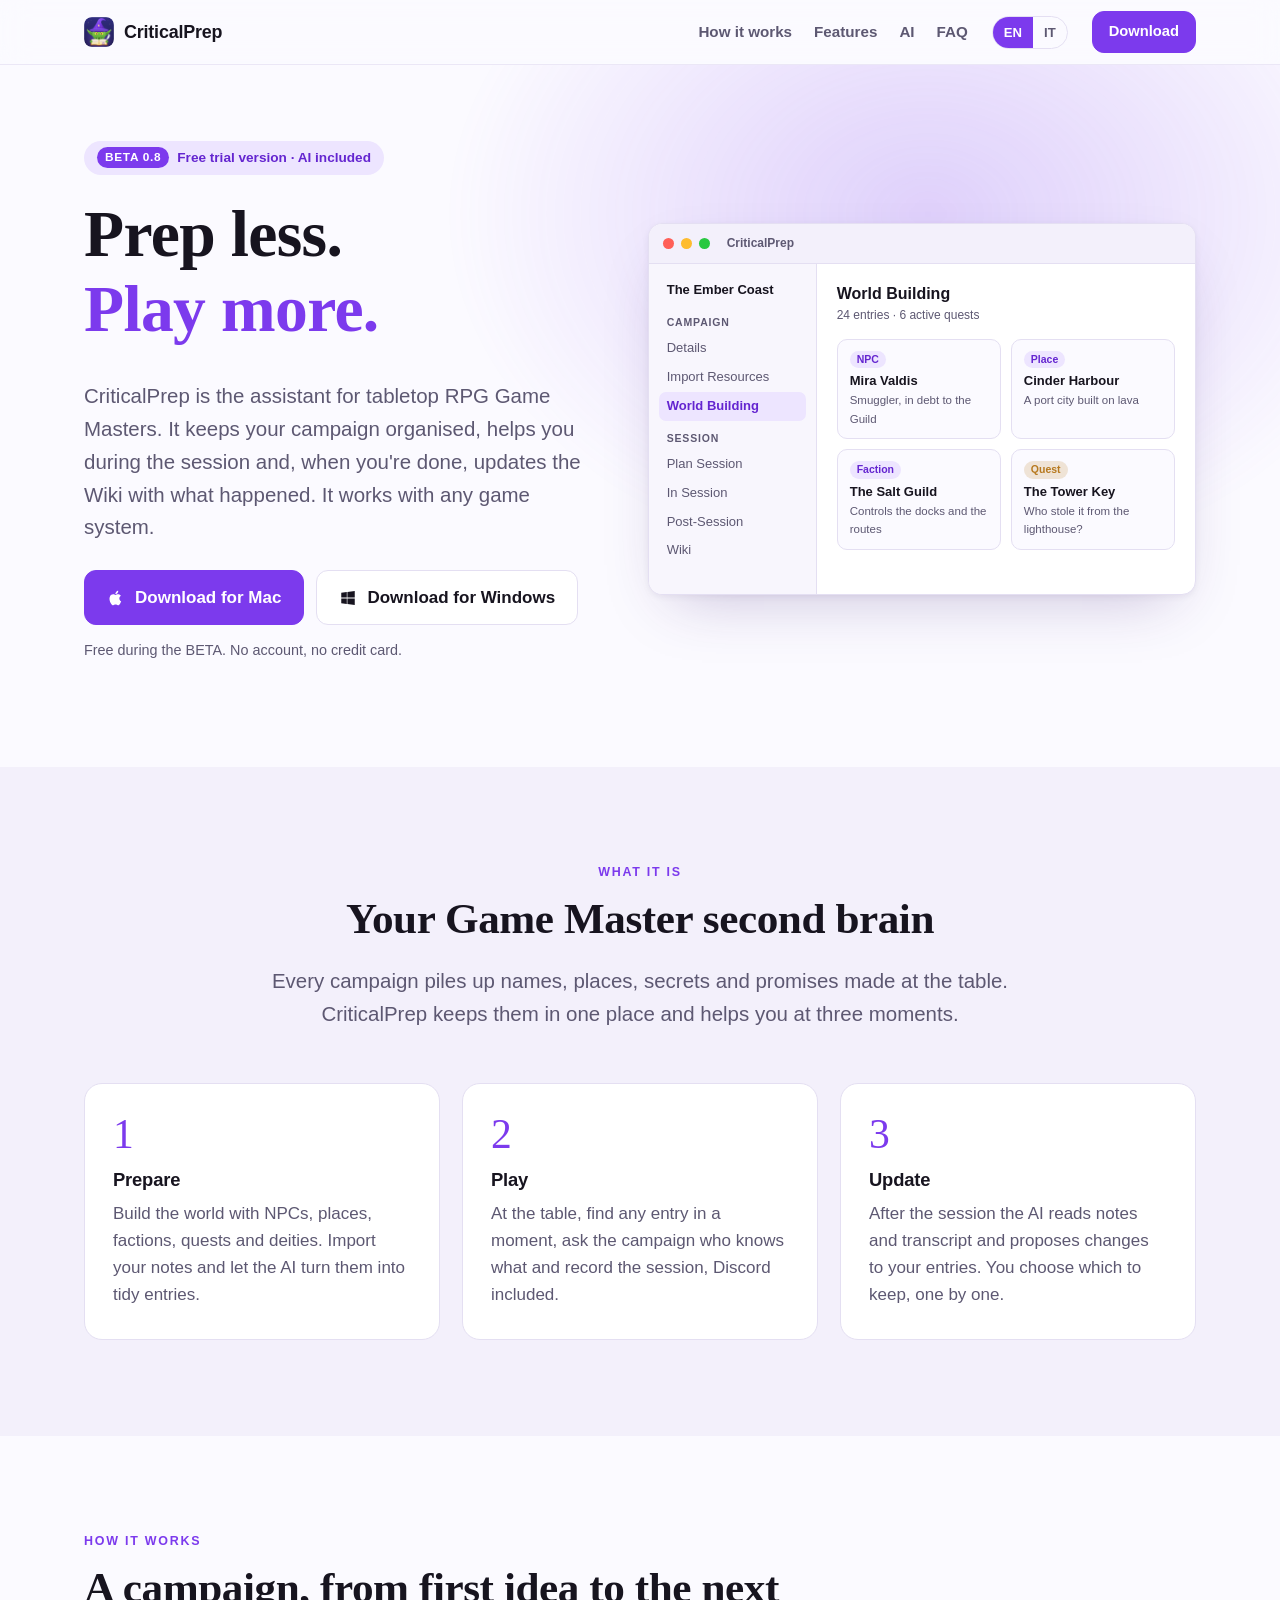
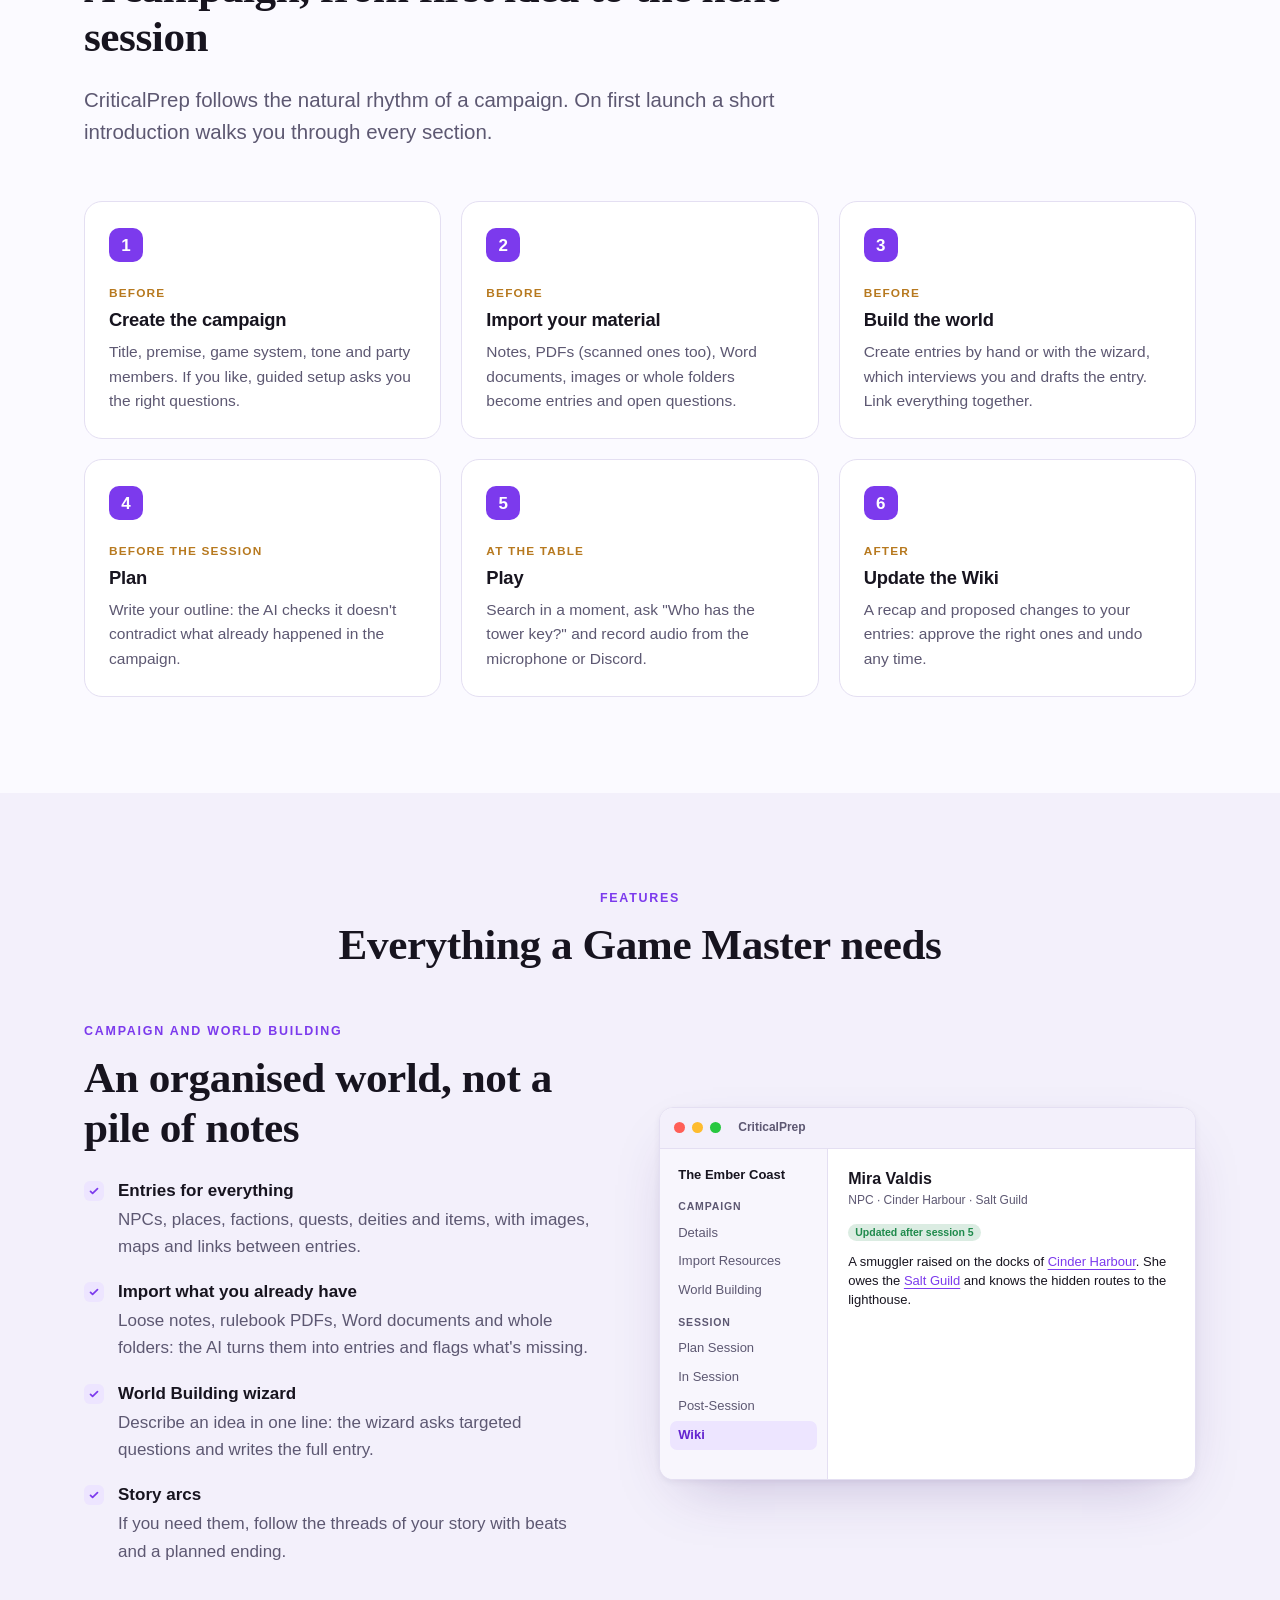
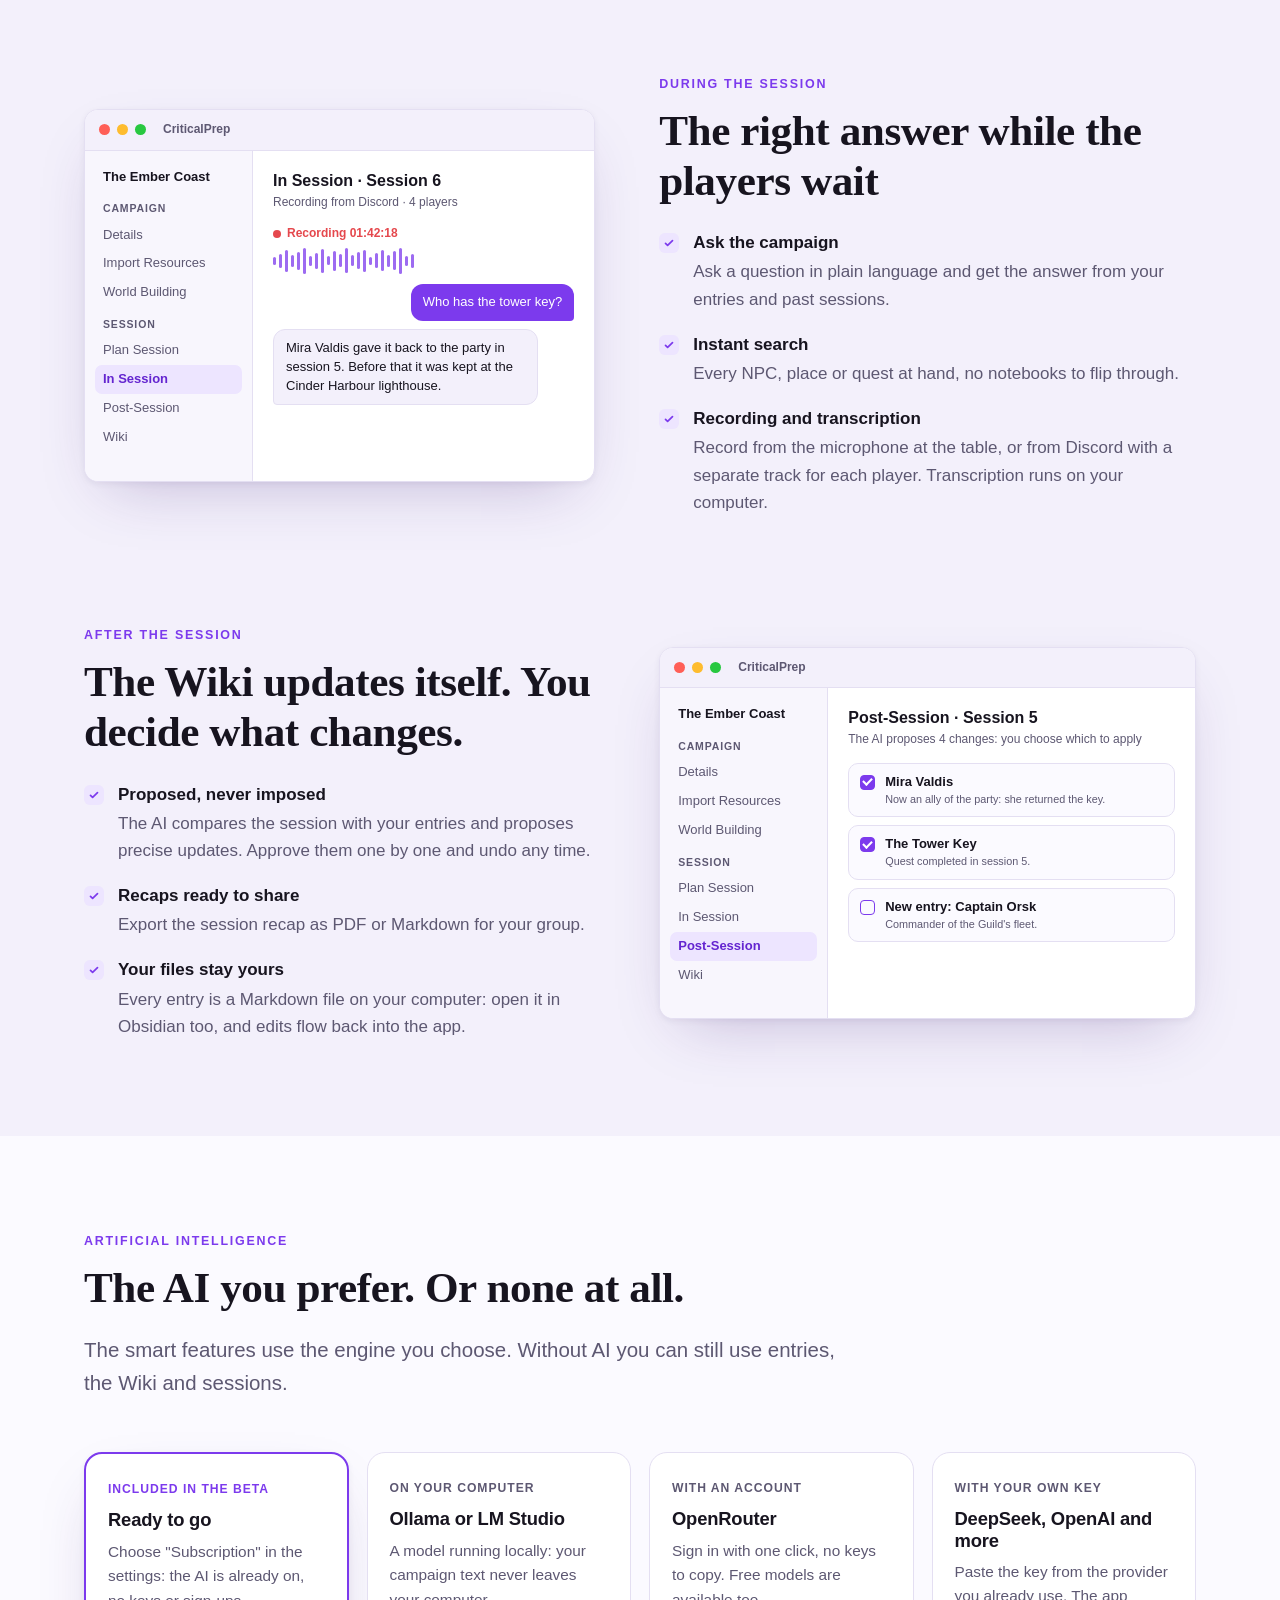
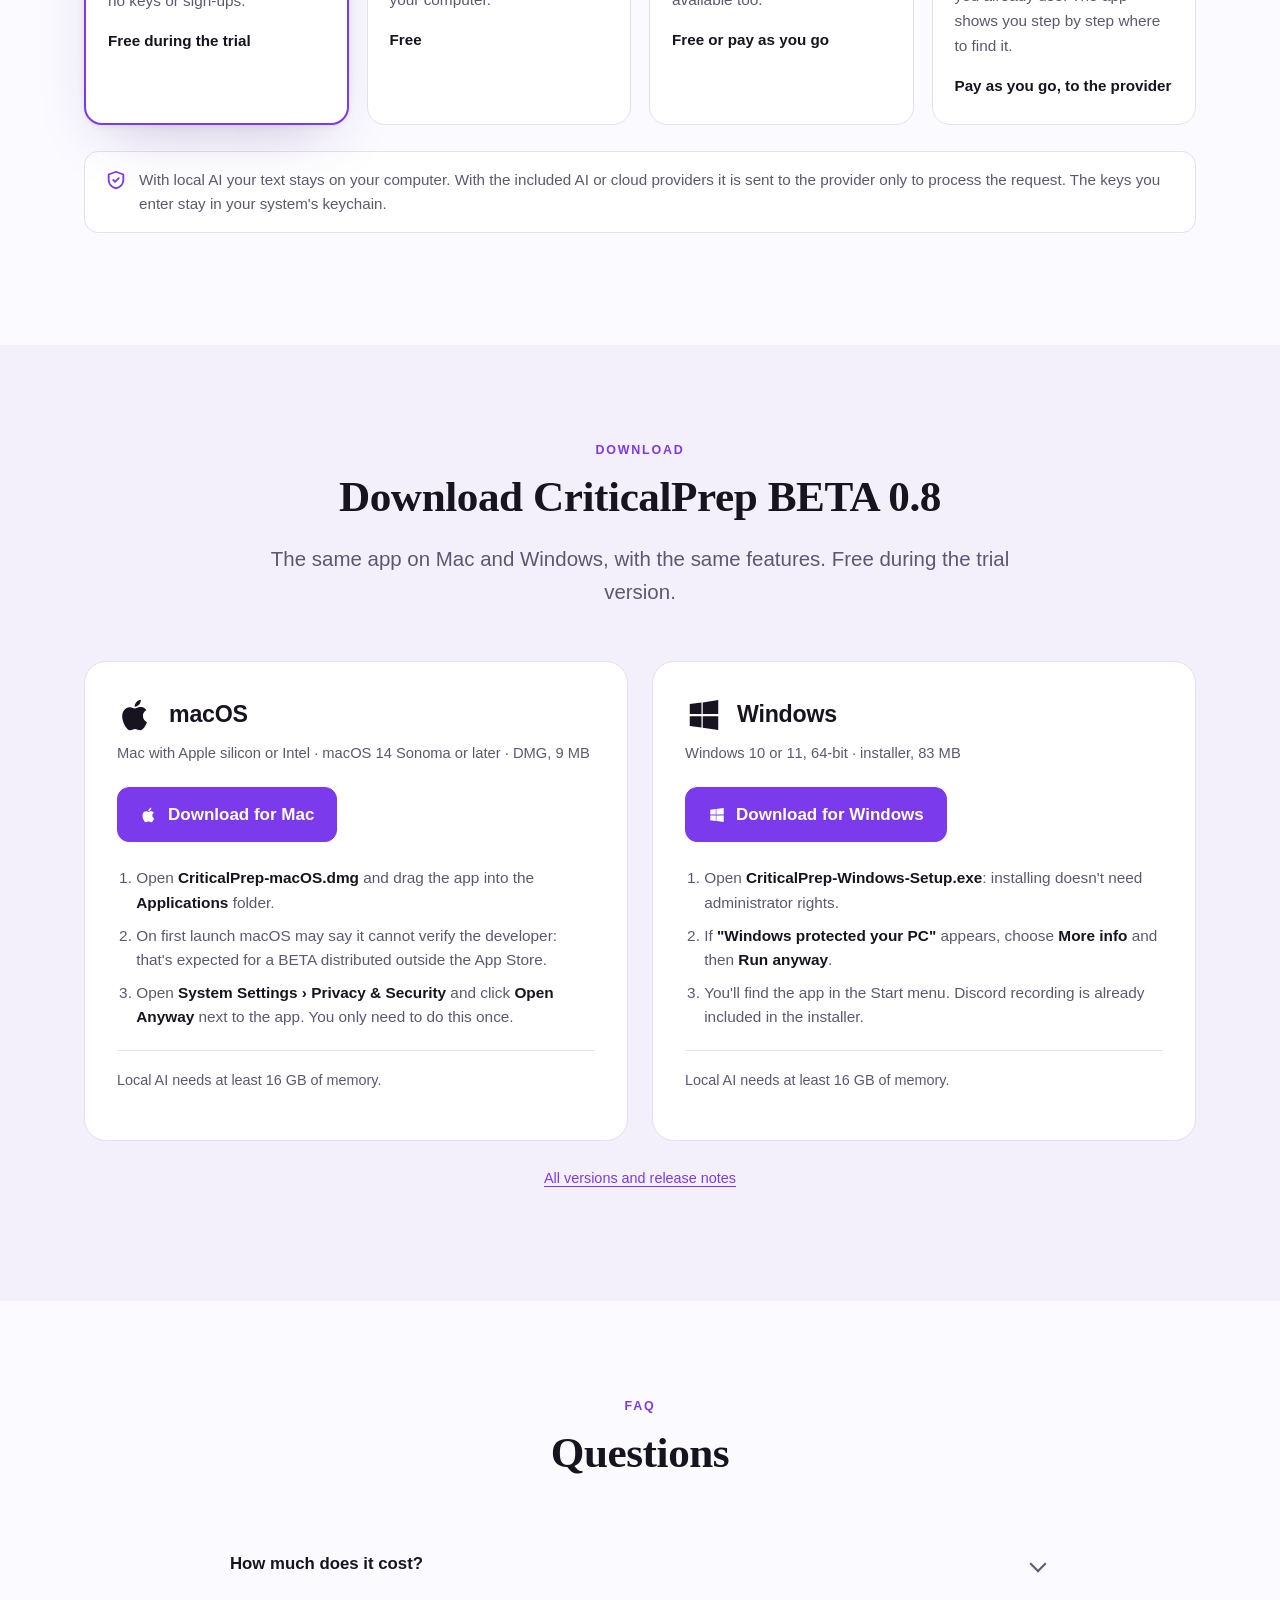
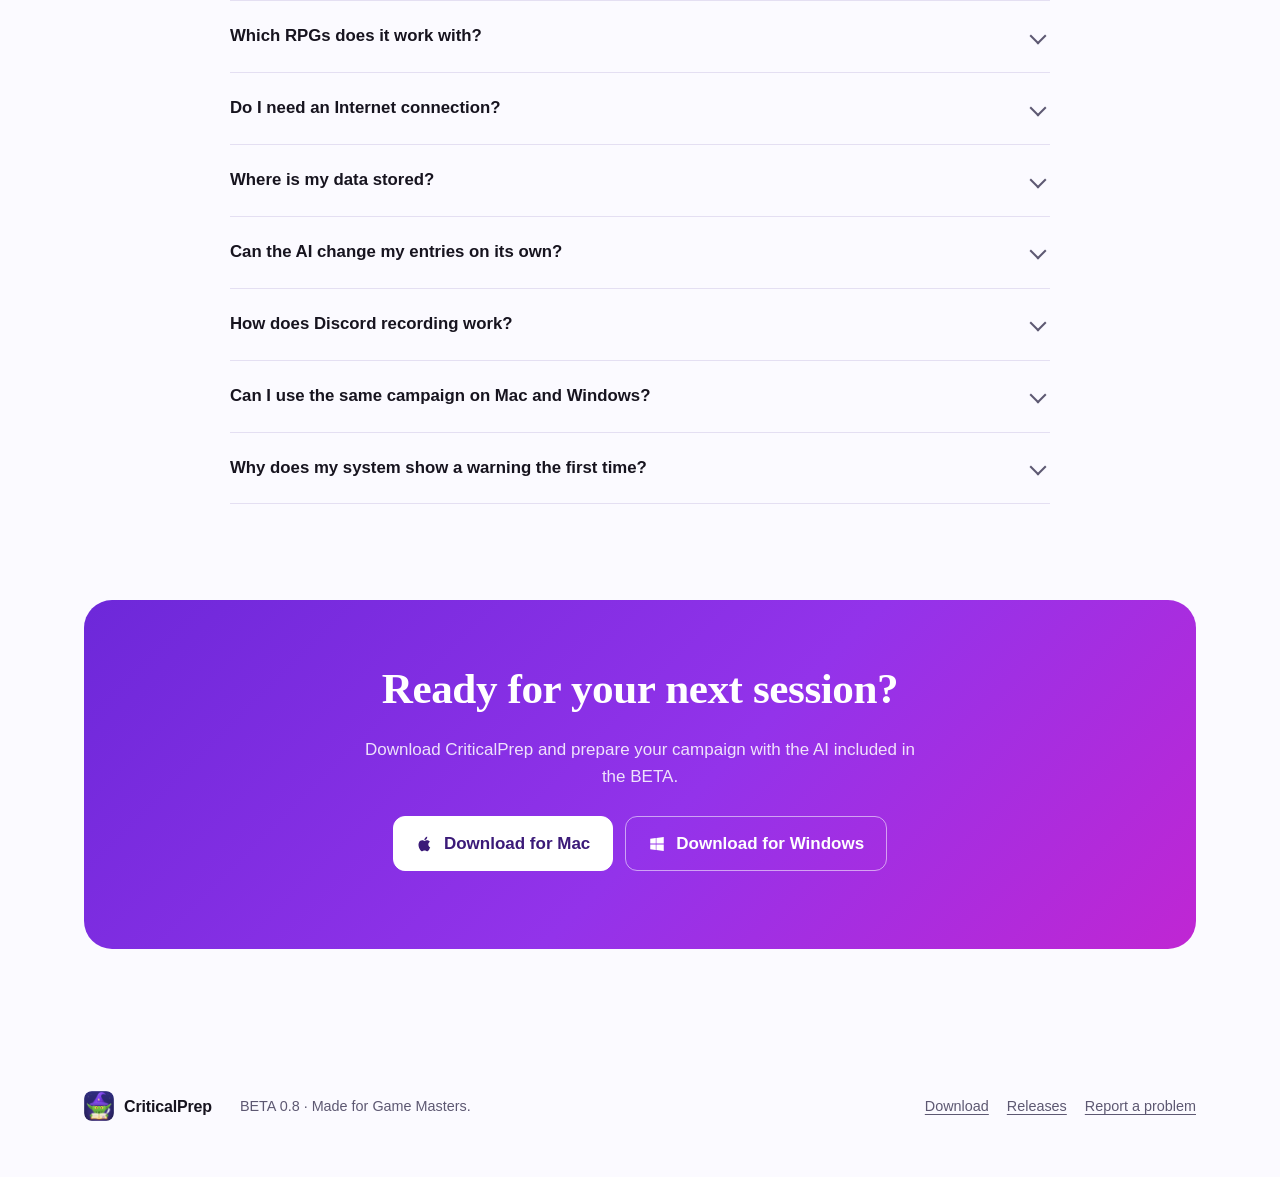
==== commit 5ad4dbb9: "Nuova icona del goblin e app installata col nome CriticalPrep Co-Authored-By: Claude Opus 5.5 <norep" ====
--- a/en/index.html
+++ b/en/index.html
@@ -115,14 +115,14 @@
         <p class="meta">Mac with Apple silicon or Intel · macOS 14 Sonoma or later · DMG, 9 MB</p>
         <a class="btn btn-primary" href="https://github.com/enrik90vol2/CriticalPrep/releases/latest/download/CriticalPrep-macOS.dmg"><svg viewBox="0 0 24 24" fill="currentColor" aria-hidden="true"><path d="M16.4 12.6c0-2.4 2-3.6 2.1-3.7-1.1-1.7-2.9-1.9-3.5-1.9-1.5-.2-2.9.9-3.7.9-.8 0-1.9-.9-3.2-.8-1.6 0-3.1 1-4 2.4-1.7 3-.4 7.3 1.2 9.7.8 1.2 1.8 2.5 3 2.4 1.2 0 1.7-.8 3.1-.8 1.5 0 1.9.8 3.2.8 1.3 0 2.2-1.2 3-2.4.9-1.4 1.3-2.7 1.3-2.8 0 0-2.5-1-2.5-3.8zM14 5.4c.7-.8 1.1-1.9 1-3-1 0-2.1.7-2.8 1.5-.6.7-1.2 1.8-1 2.9 1 .1 2.1-.6 2.8-1.4z"/></svg>Download for Mac</a>
         <ol><li>Open <strong>CriticalPrep-macOS.dmg</strong> and drag the app into the <strong>Applications</strong> folder.</li><li>On first launch macOS may say it cannot verify the developer: that's expected for a BETA distributed outside the App Store.</li><li>Open <strong>System Settings › Privacy &amp; Security</strong> and click <strong>Open Anyway</strong> next to the app. You only need to do this once.</li></ol>
-        <p class="req">During the BETA the installed app is called <strong>MasterHelper</strong>. Local AI needs at least 16 GB of memory.</p>
+        <p class="req">Local AI needs at least 16 GB of memory.</p>
       </div>
       <div class="dl">
         <div class="dl-head"><svg viewBox="0 0 24 24" fill="currentColor" aria-hidden="true"><path d="M3 5.1l7.4-1v7.2H3V5.1zm0 13.8l7.4 1v-7.1H3v6.1zm8.2 1.1L21 21.4v-8.6h-9.8V20zm0-15.9v7.3H21V2.6l-9.8 1.5z"/></svg><h3>Windows</h3></div>
         <p class="meta">Windows 10 or 11, 64-bit · installer, 83 MB</p>
         <a class="btn btn-primary" href="https://github.com/enrik90vol2/CriticalPrep/releases/latest/download/CriticalPrep-Windows-Setup.exe"><svg viewBox="0 0 24 24" fill="currentColor" aria-hidden="true"><path d="M3 5.1l7.4-1v7.2H3V5.1zm0 13.8l7.4 1v-7.1H3v6.1zm8.2 1.1L21 21.4v-8.6h-9.8V20zm0-15.9v7.3H21V2.6l-9.8 1.5z"/></svg>Download for Windows</a>
         <ol><li>Open <strong>CriticalPrep-Windows-Setup.exe</strong>: installing doesn't need administrator rights.</li><li>If <strong>"Windows protected your PC"</strong> appears, choose <strong>More info</strong> and then <strong>Run anyway</strong>.</li><li>You'll find the app in the Start menu. Discord recording is already included in the installer.</li></ol>
-        <p class="req">During the BETA the installed app is called <strong>MasterHelper</strong>. Local AI needs at least 16 GB of memory.</p>
+        <p class="req">Local AI needs at least 16 GB of memory.</p>
       </div>
     </div>
     <p class="small muted" style="text-align:center;margin-top:26px"><a href="https://github.com/enrik90vol2/CriticalPrep/releases">All versions and release notes</a></p>
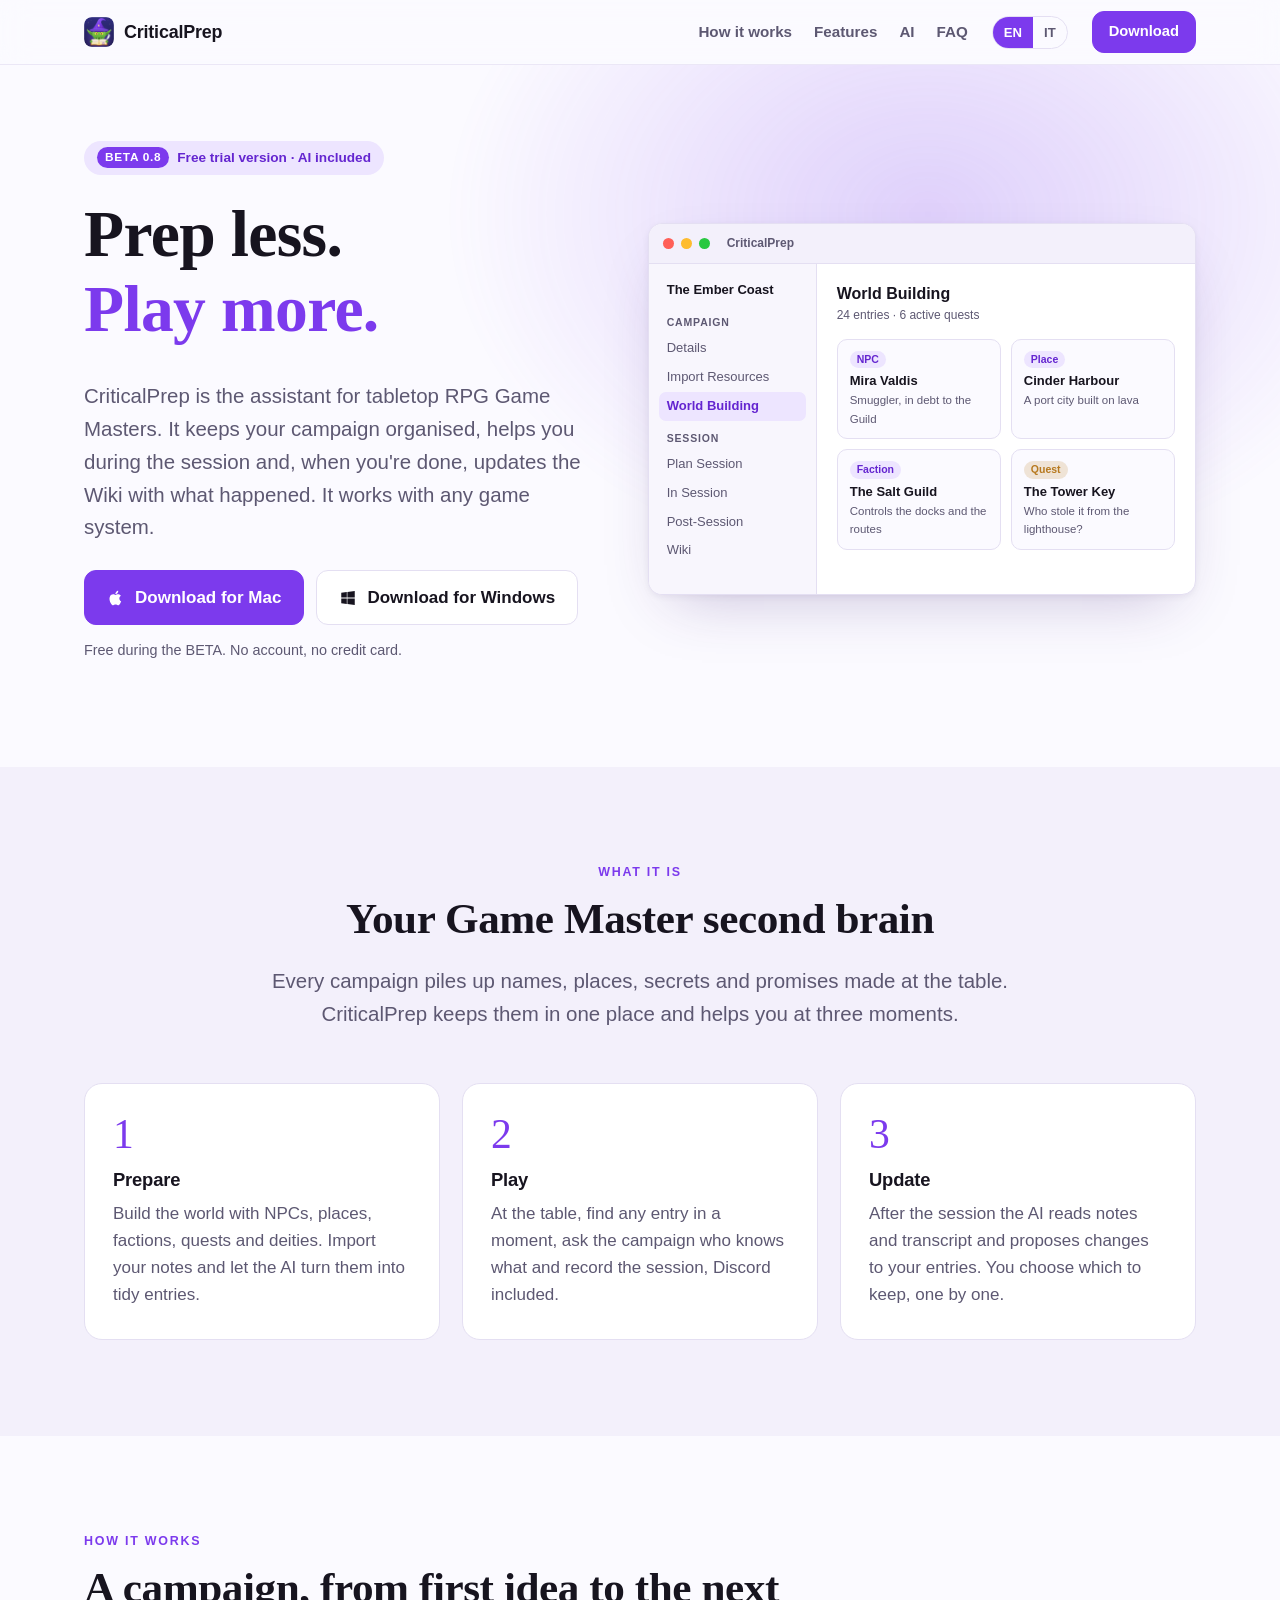
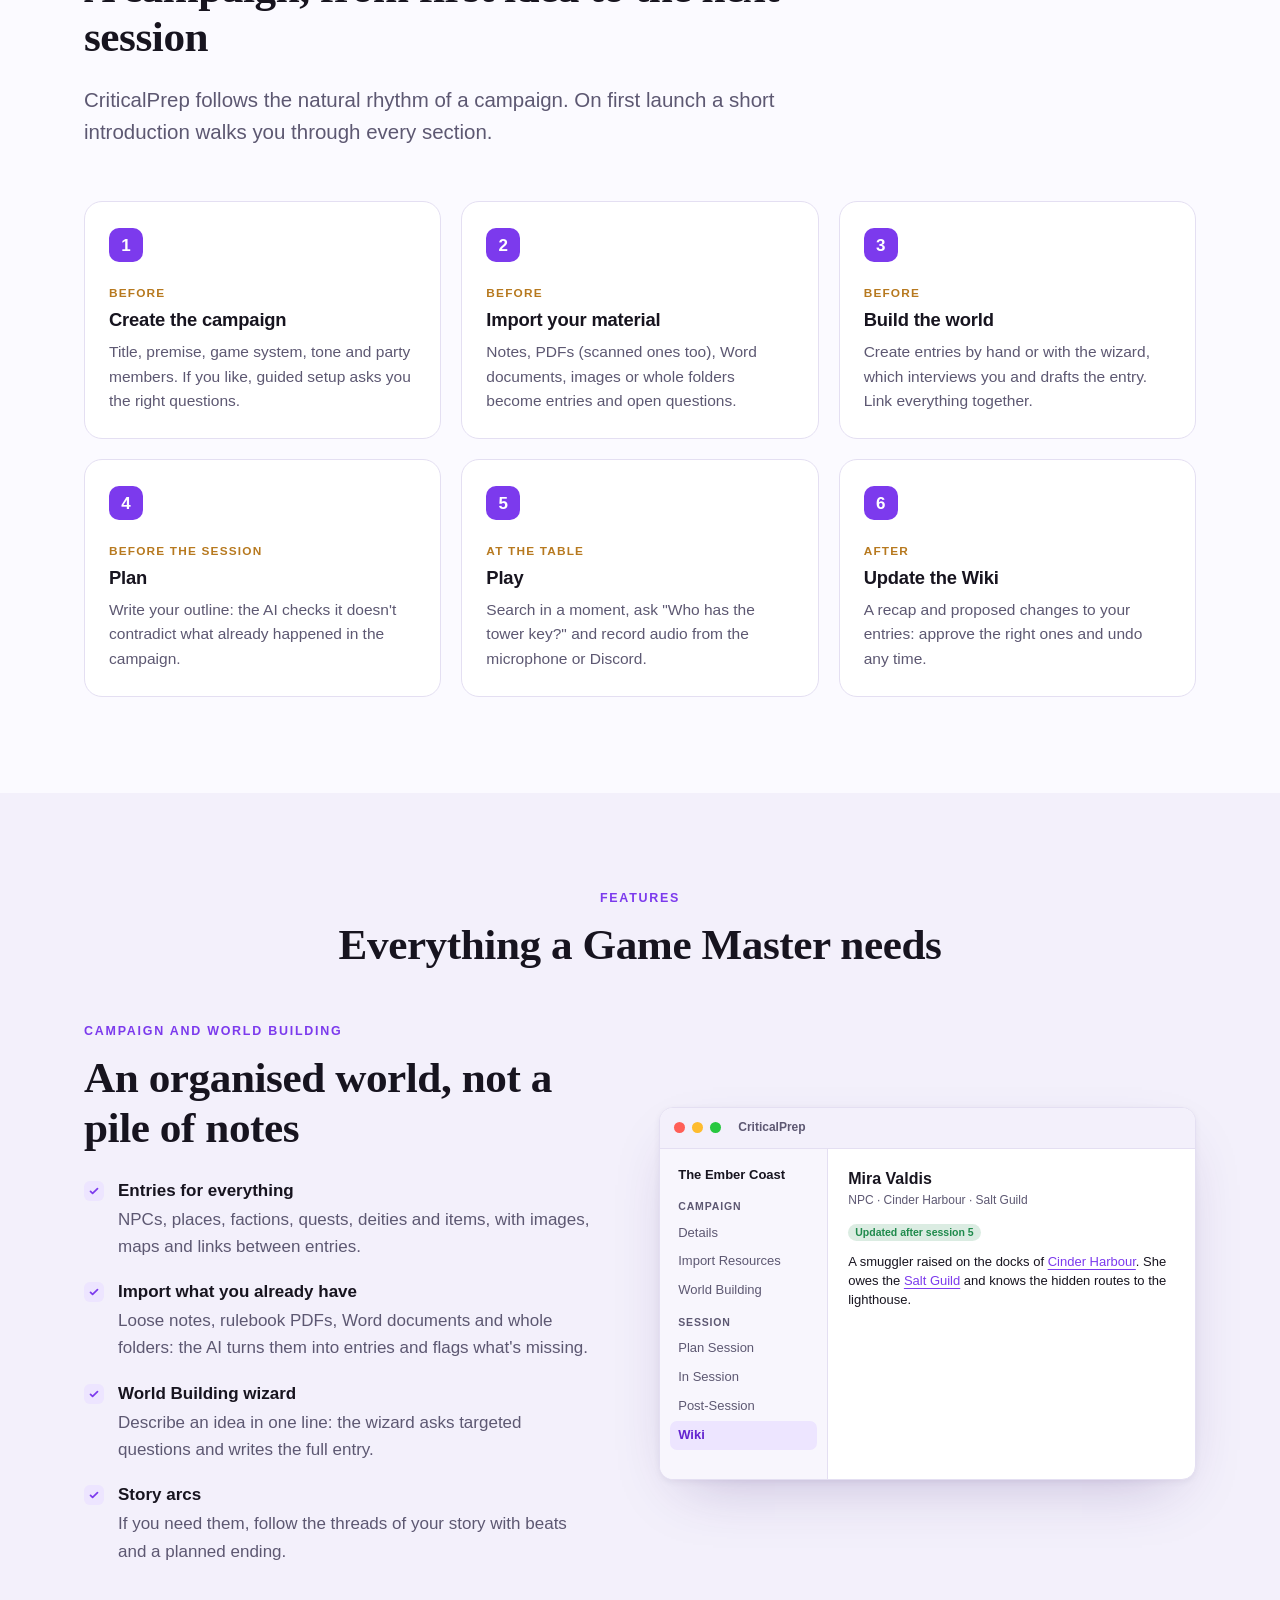
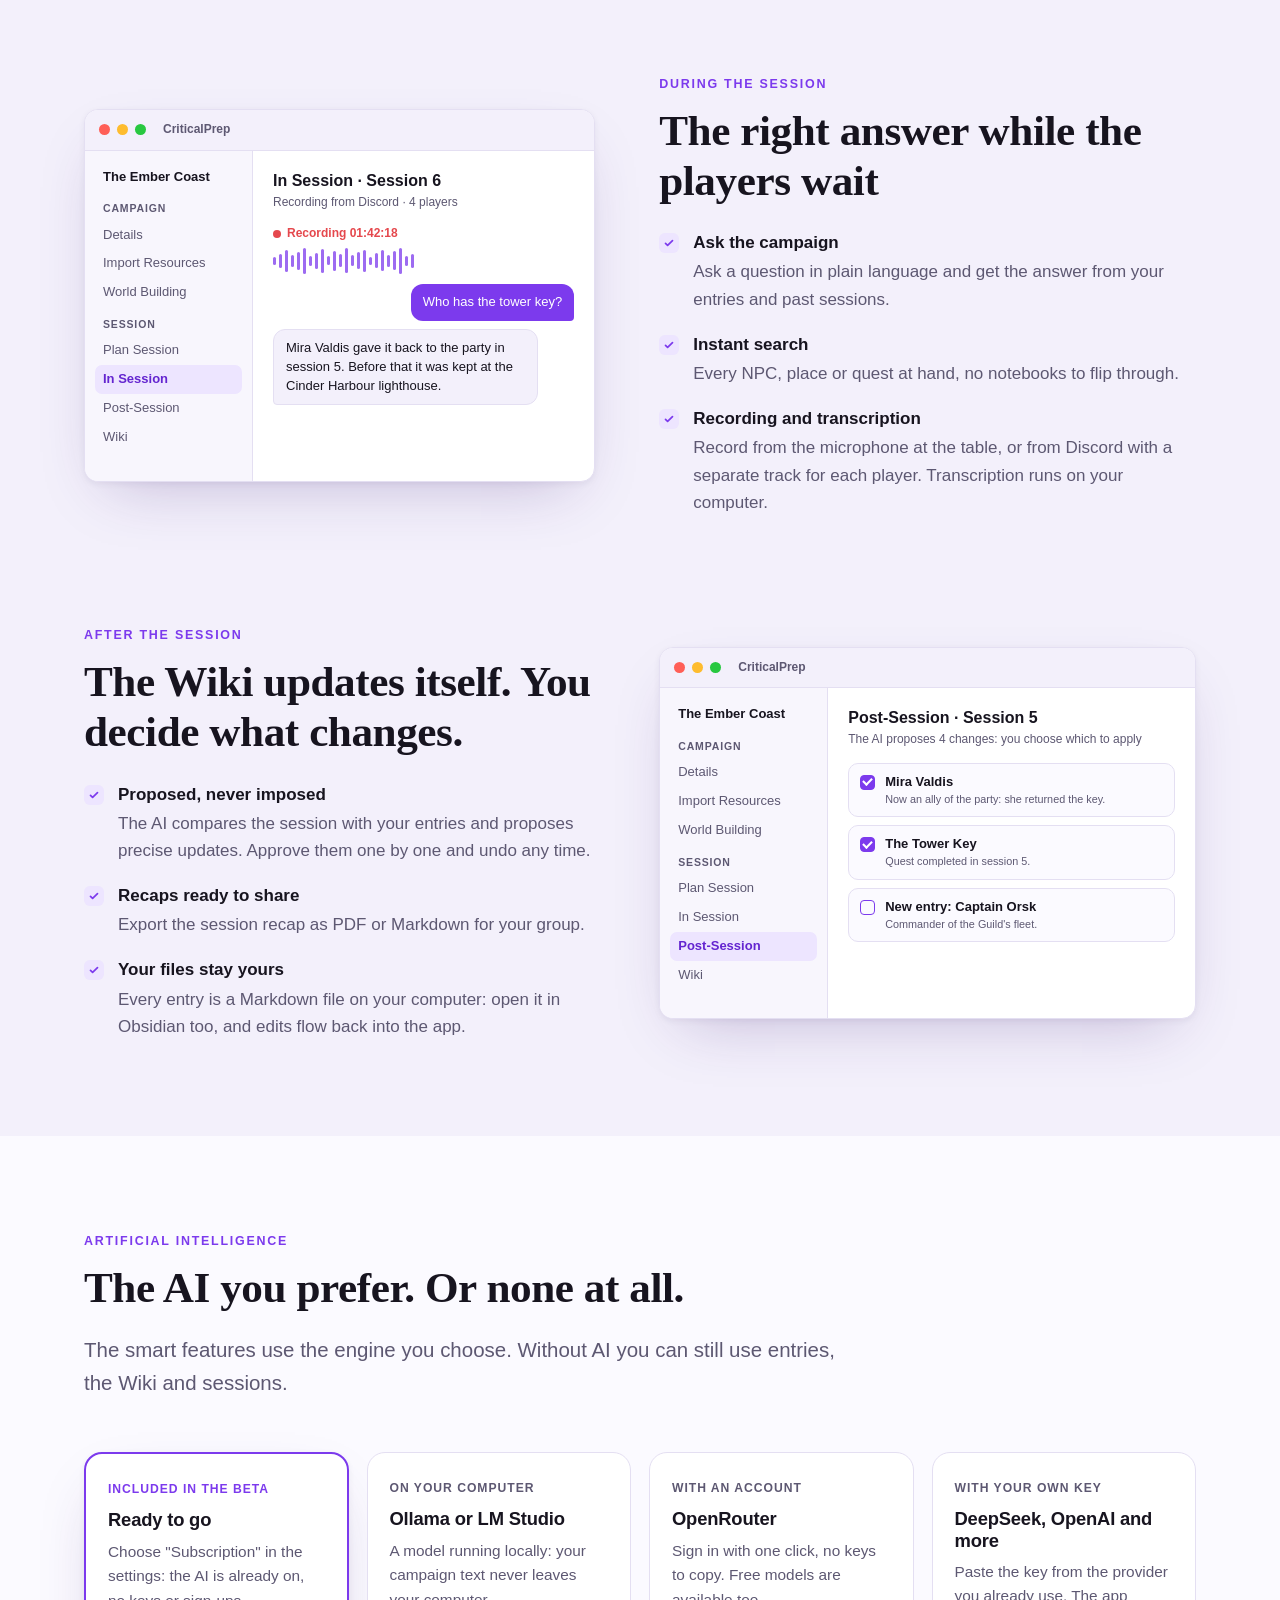
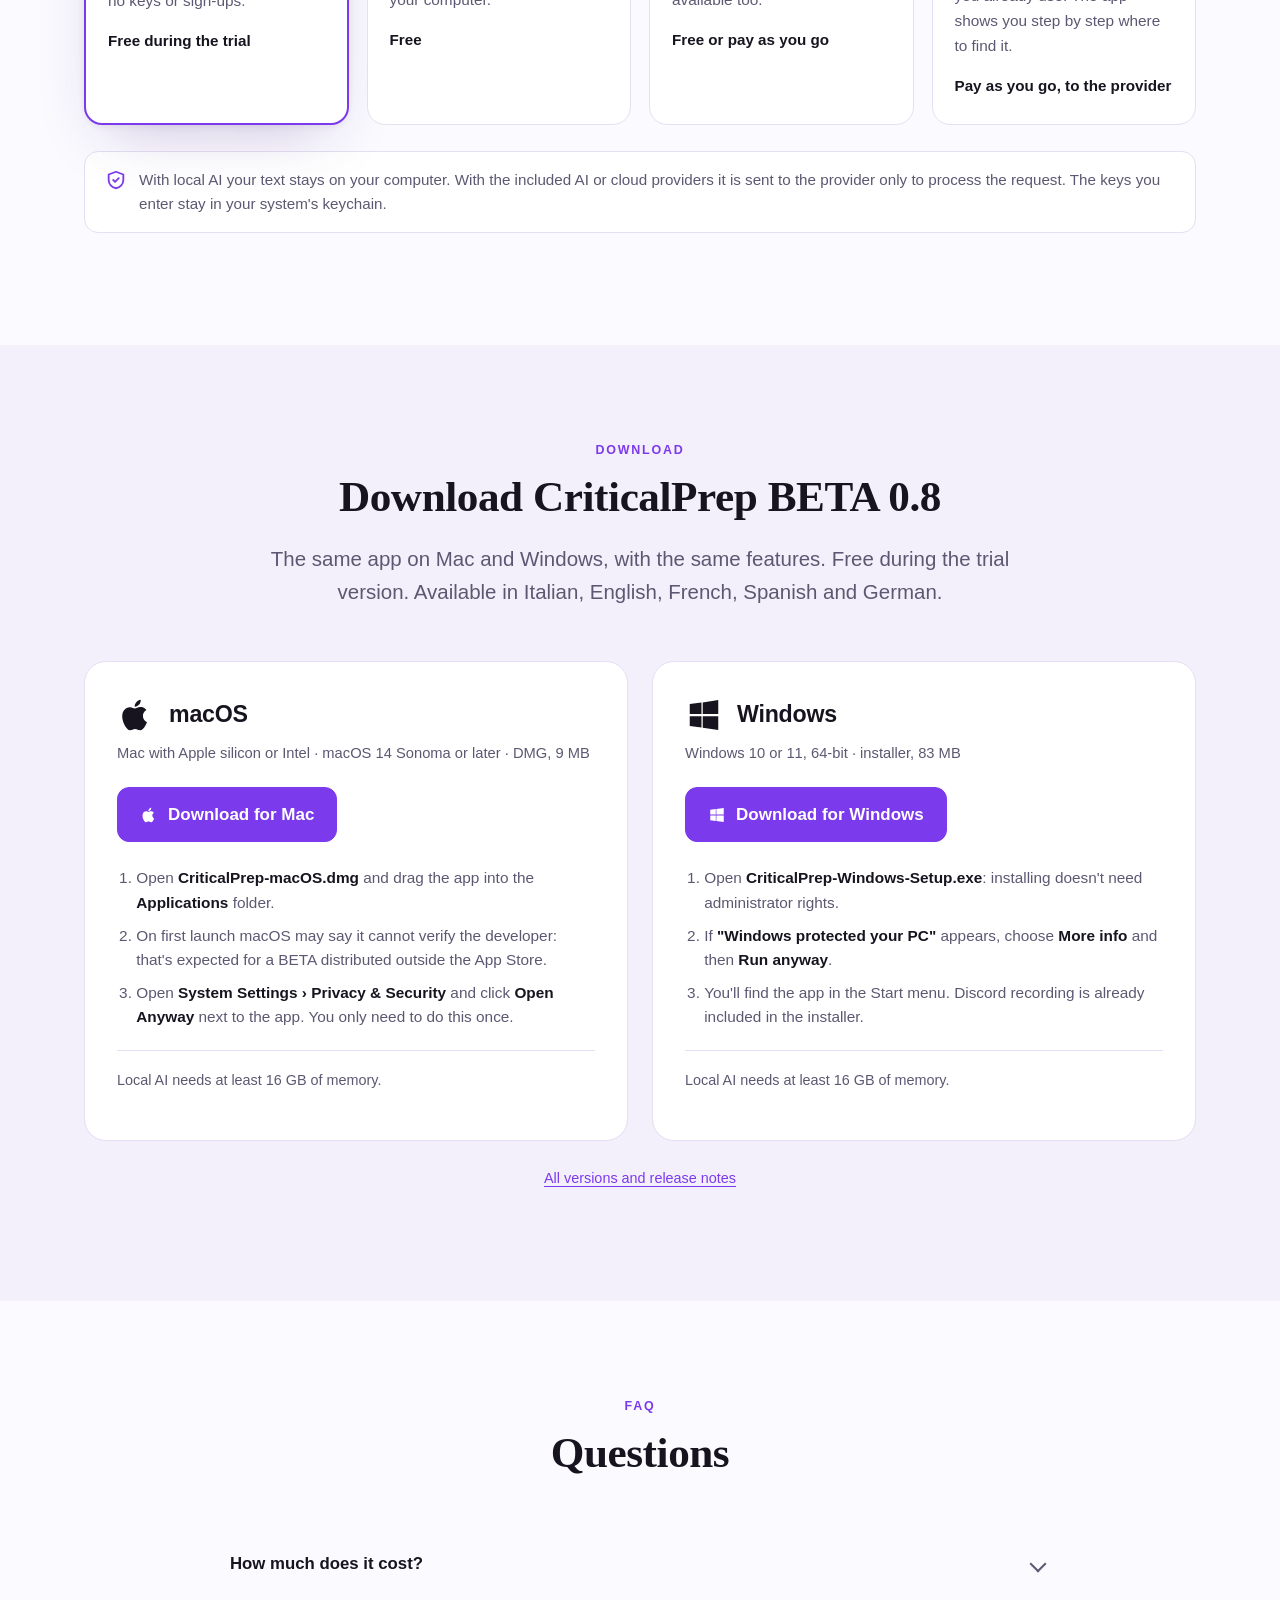
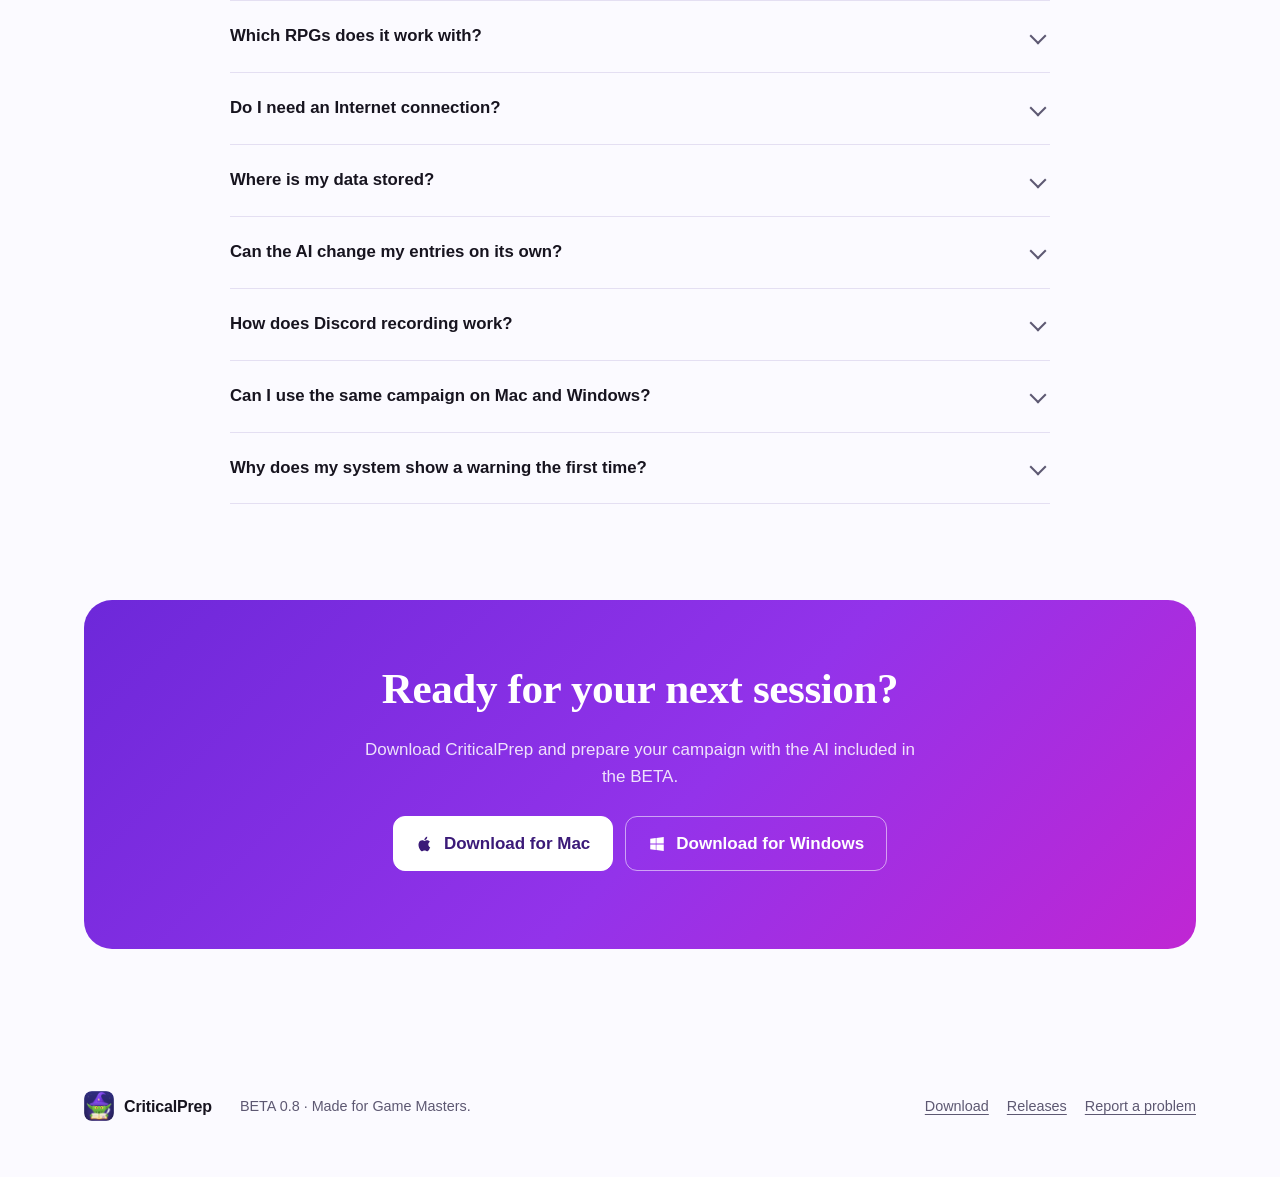
==== commit 26257c28: "Pagina di download: nuove lingue (fr, es, de) Co-Authored-By: Claude Sonnet 5.5 <noreply@anthropic.c" ====
--- a/en/index.html
+++ b/en/index.html
@@ -107,7 +107,7 @@
     <div class="section-head center">
       <p class="eyebrow">Download</p>
       <h2>Download CriticalPrep BETA 0.8</h2>
-      <p class="lead">The same app on Mac and Windows, with the same features. Free during the trial version.</p>
+      <p class="lead">The same app on Mac and Windows, with the same features. Free during the trial version. Available in Italian, English, French, Spanish and German.</p>
     </div>
     <div class="dl-grid">
       <div class="dl">
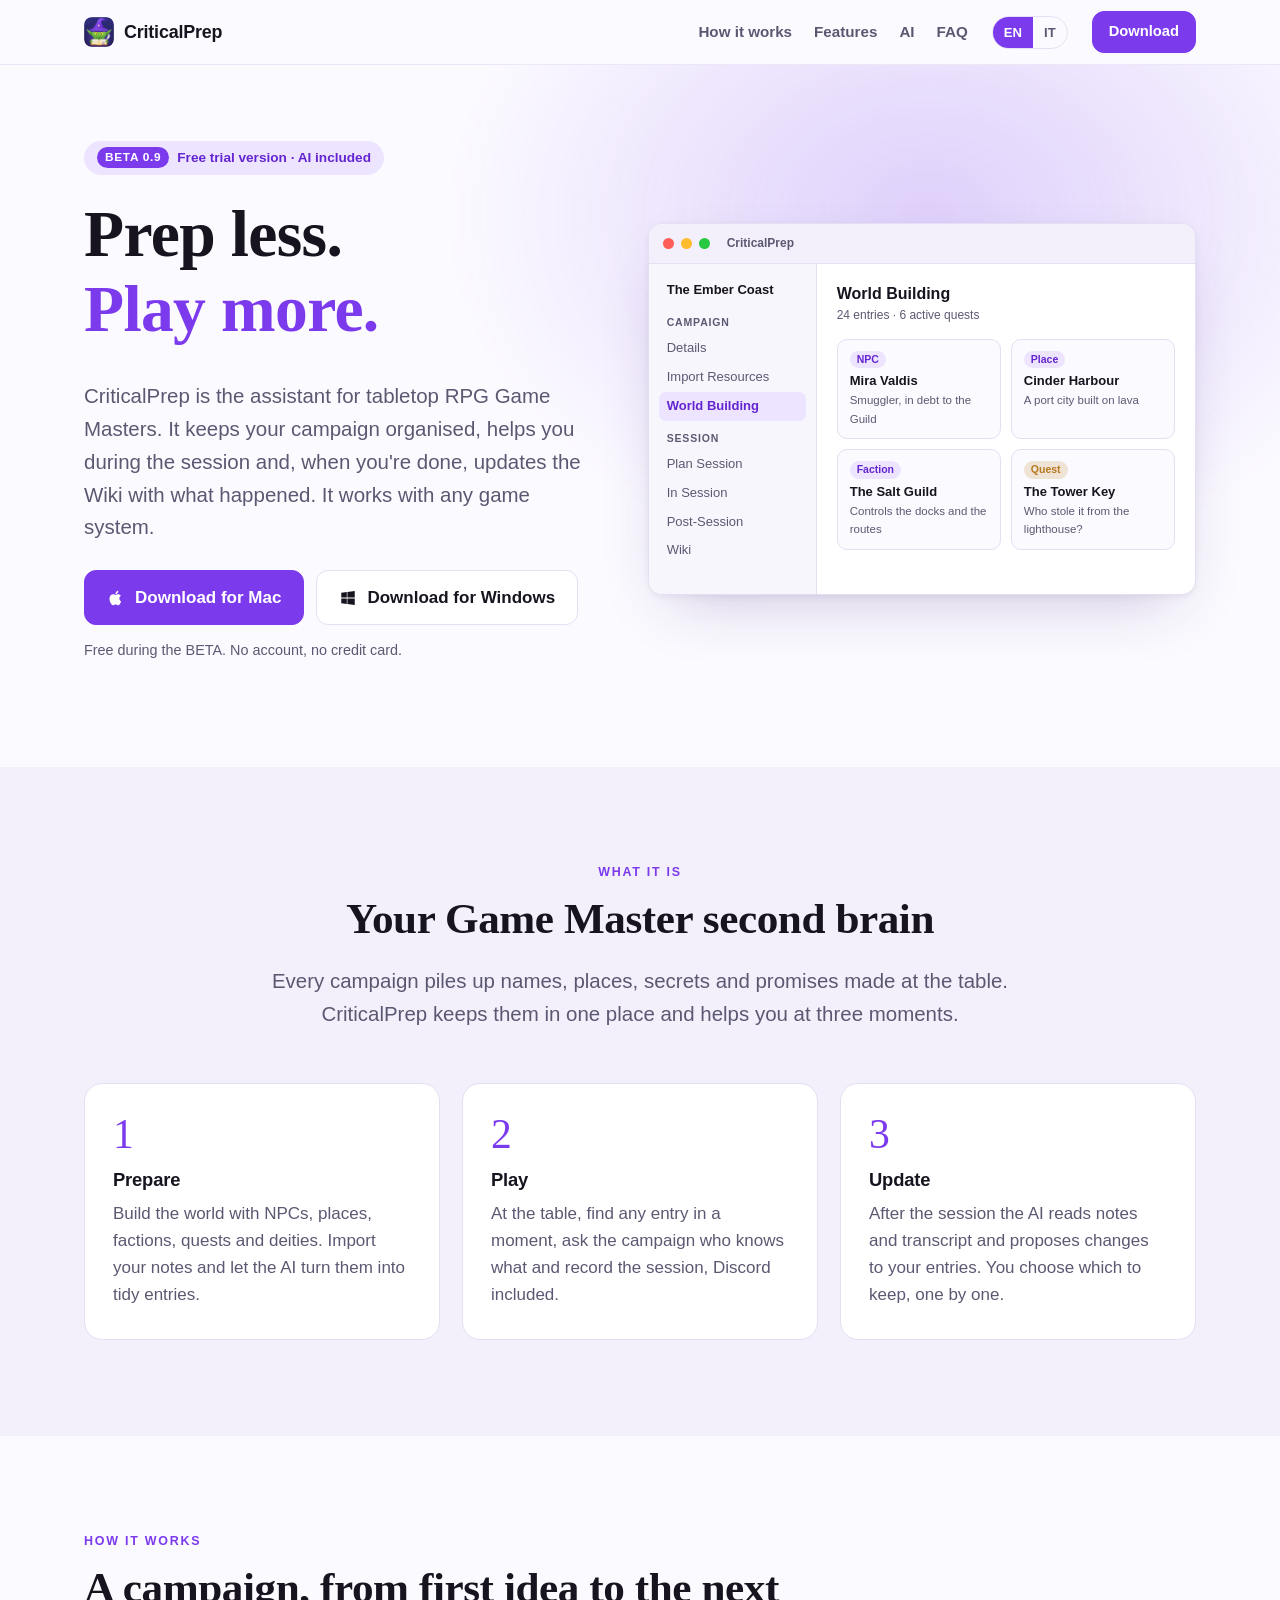
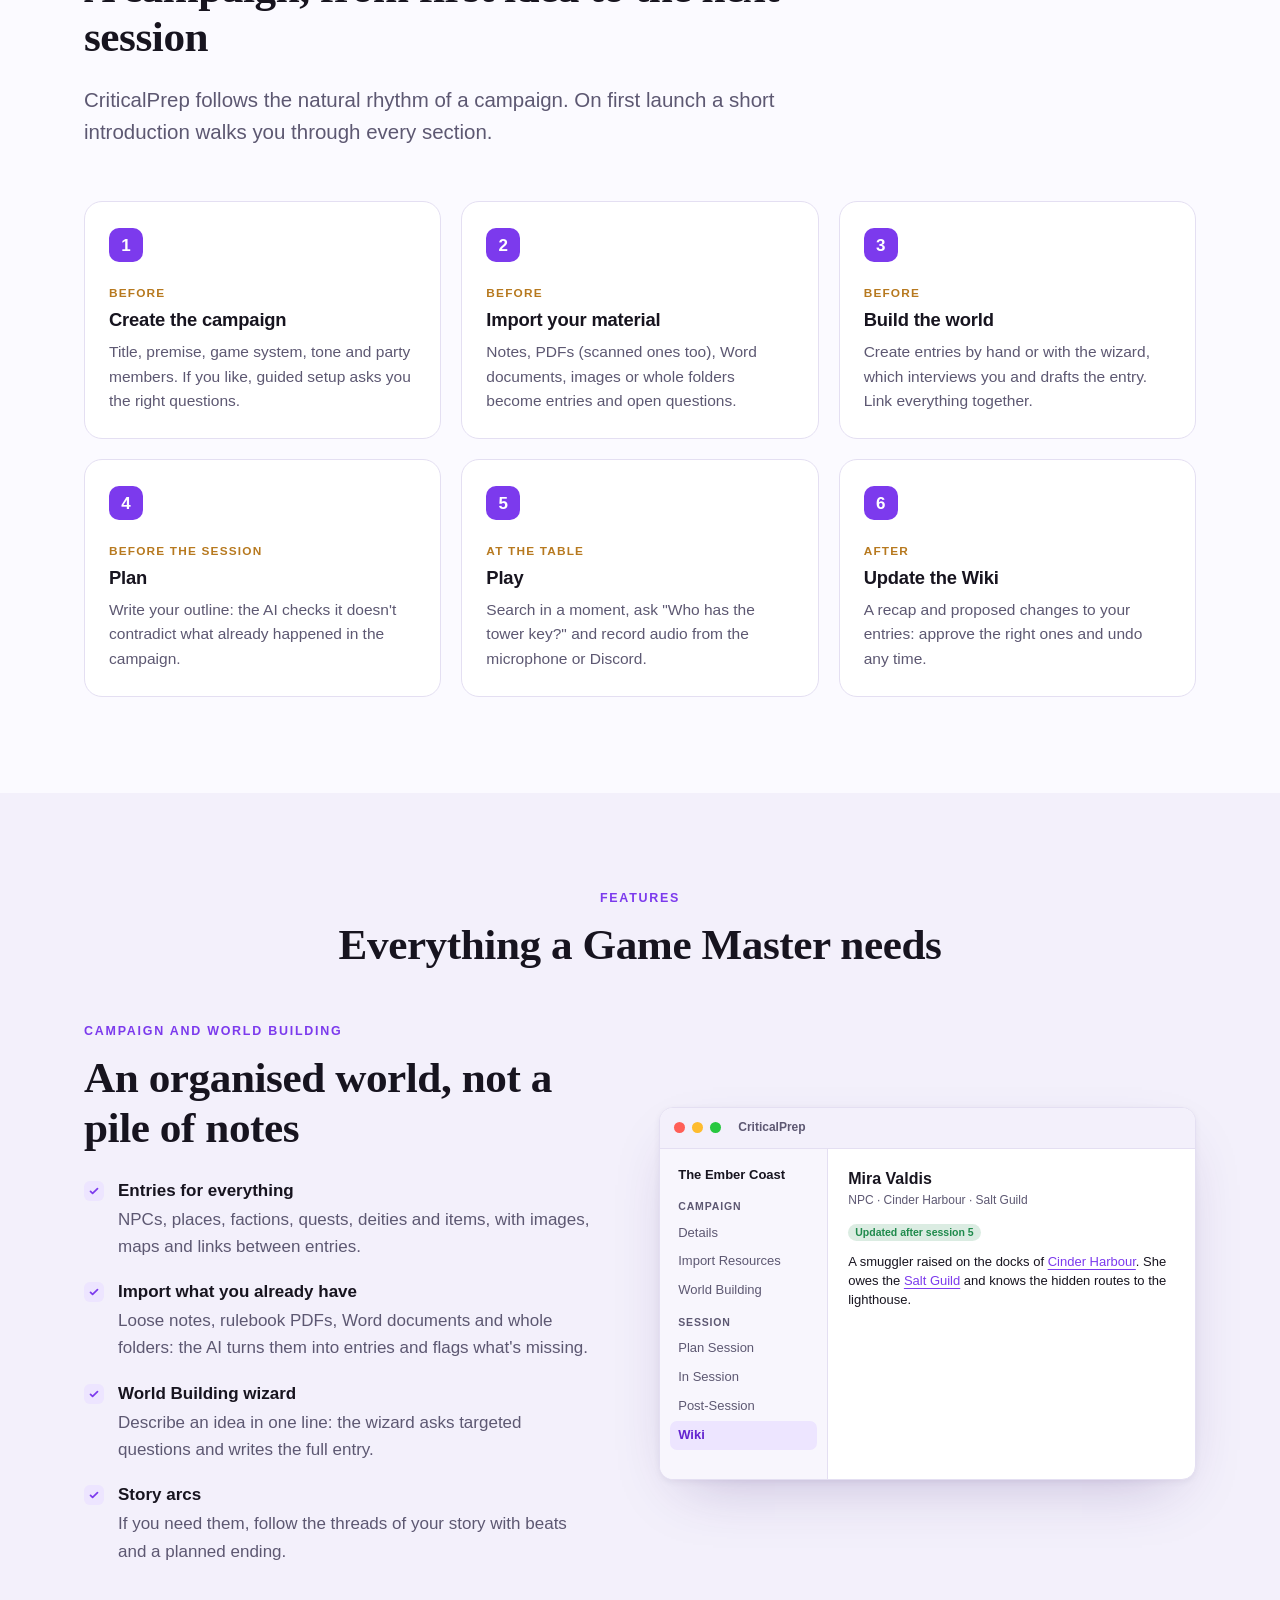
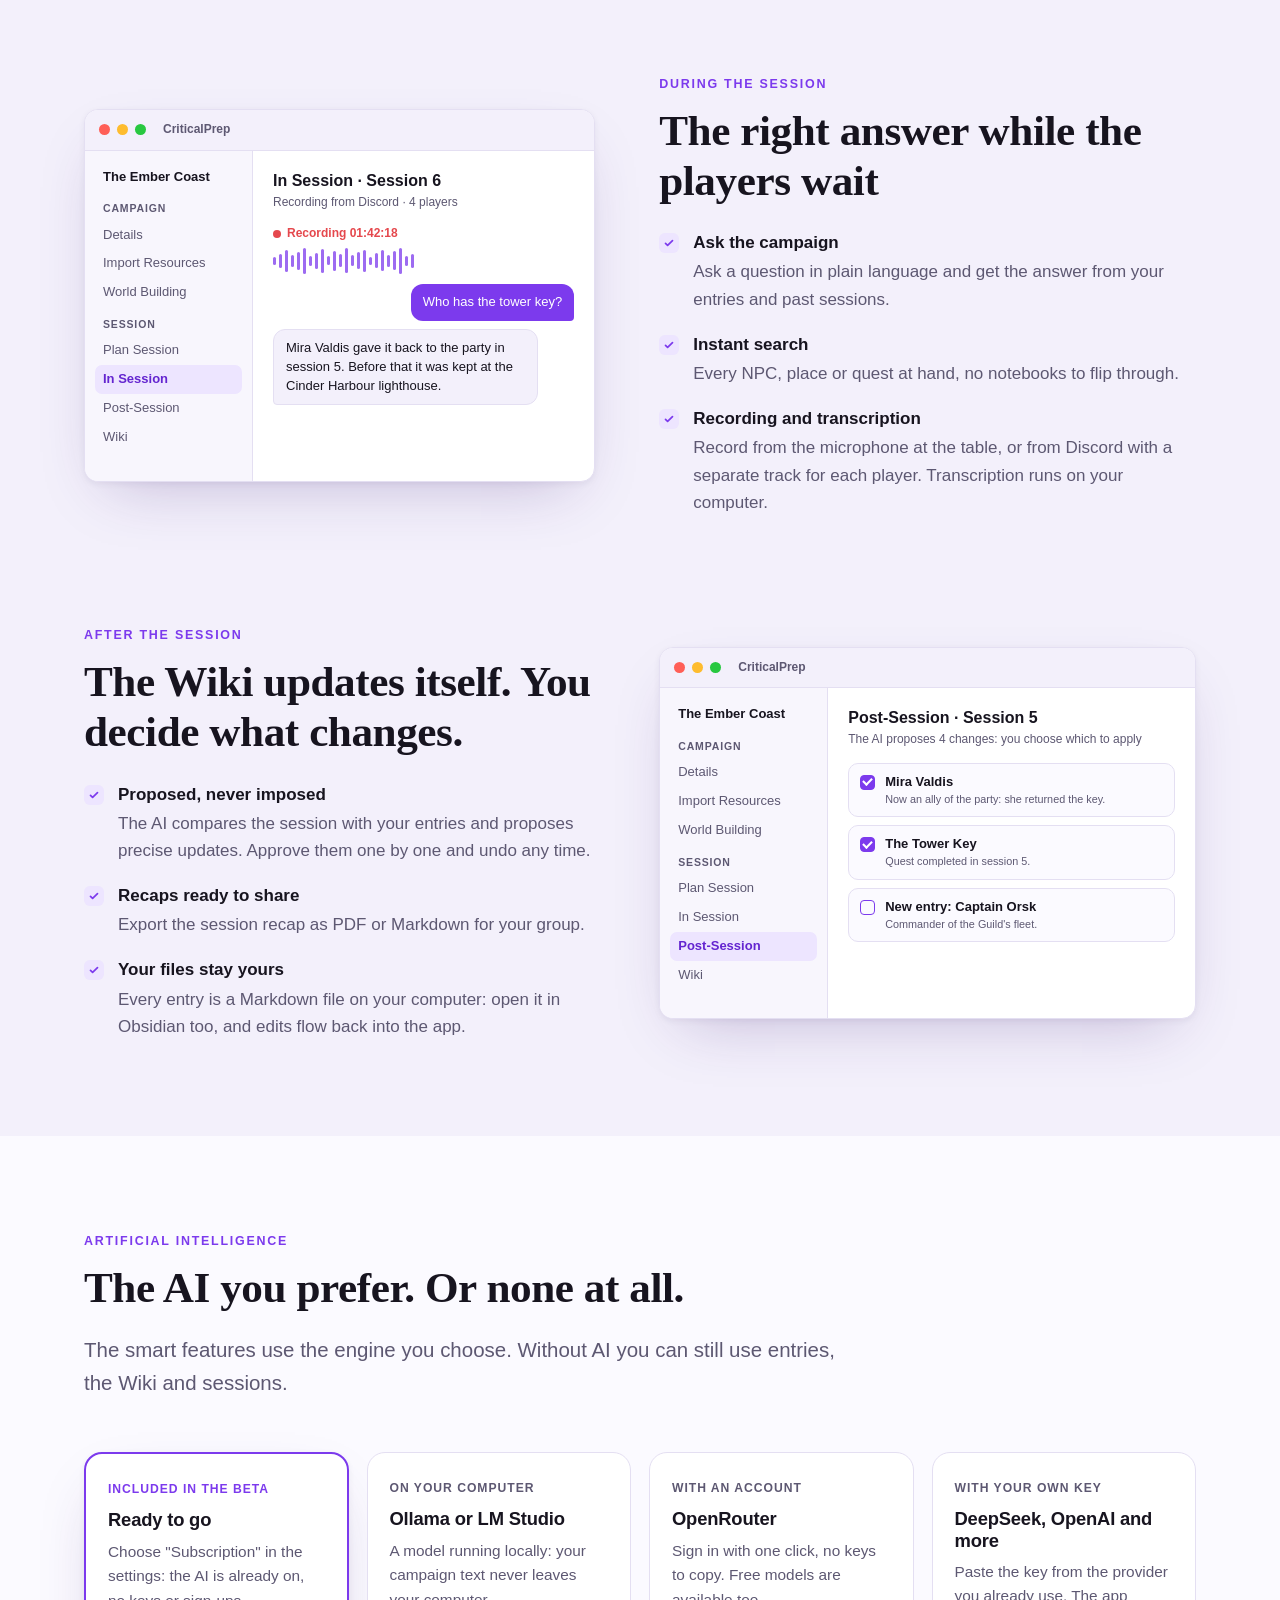
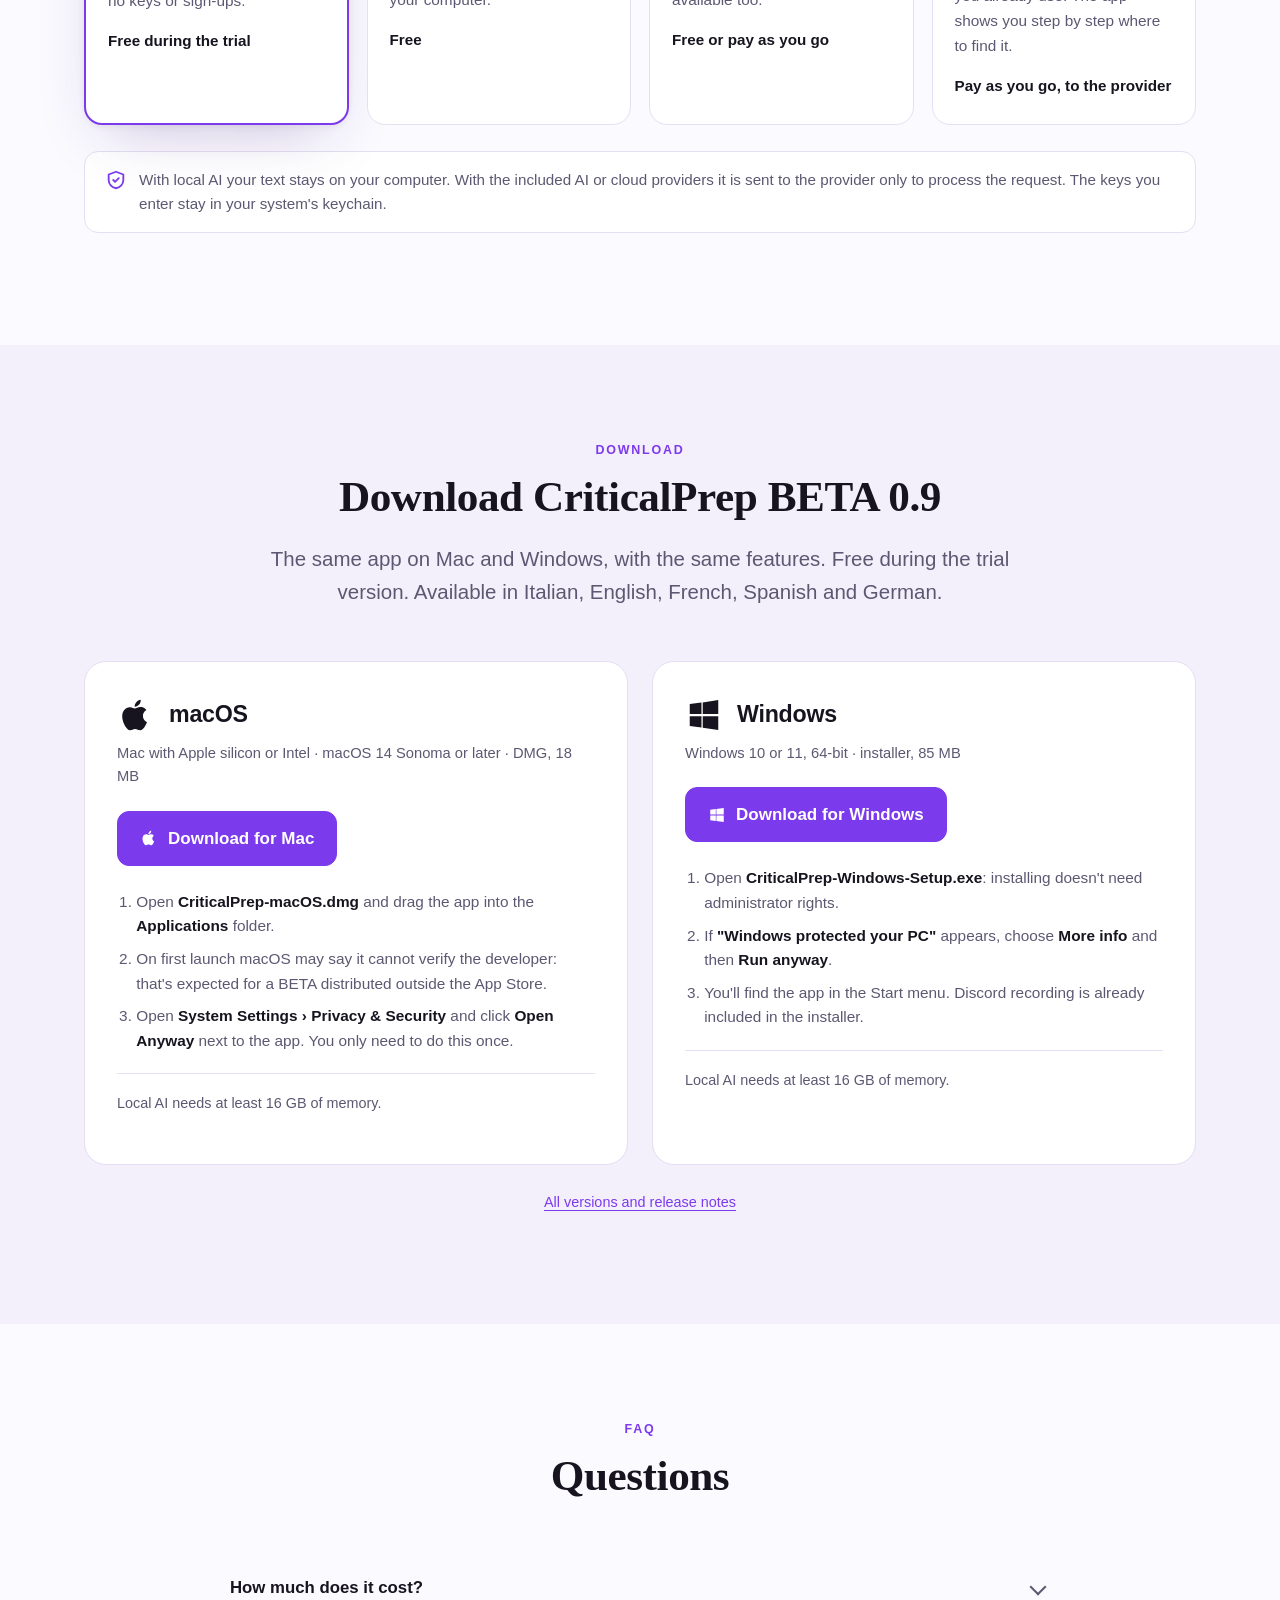
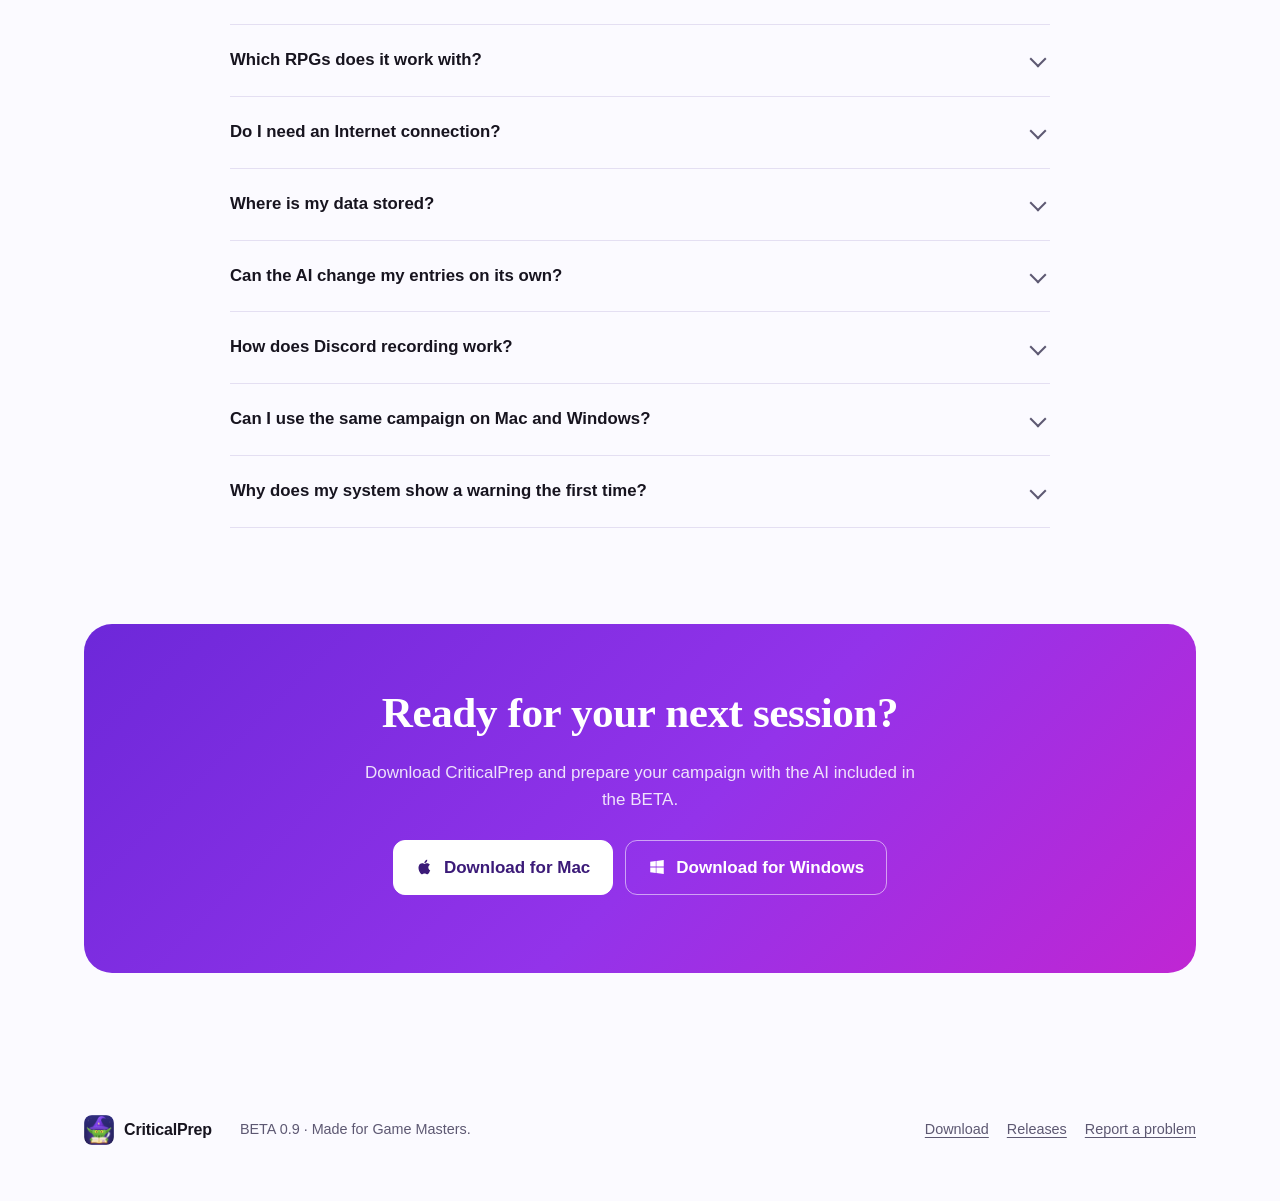
==== commit 0811cfd2: "BETA 0.9: versione e dimensioni dei download Co-Authored-By: Claude Sonnet 5.5 <noreply@anthropic.co" ====
--- a/en/index.html
+++ b/en/index.html
@@ -34,7 +34,7 @@
 <section class="hero" id="top">
   <div class="wrap hero-grid">
     <div>
-      <span class="badge"><b>BETA 0.8</b>Free trial version · AI included</span>
+      <span class="badge"><b>BETA 0.9</b>Free trial version · AI included</span>
       <h1>Prep less.<br><em>Play more.</em></h1>
       <p class="lead">CriticalPrep is the assistant for tabletop RPG Game Masters. It keeps your campaign organised, helps you during the session and, when you're done, updates the Wiki with what happened. It works with any game system.</p>
       <div class="actions">
@@ -106,20 +106,20 @@
   <div class="wrap">
     <div class="section-head center">
       <p class="eyebrow">Download</p>
-      <h2>Download CriticalPrep BETA 0.8</h2>
+      <h2>Download CriticalPrep BETA 0.9</h2>
       <p class="lead">The same app on Mac and Windows, with the same features. Free during the trial version. Available in Italian, English, French, Spanish and German.</p>
     </div>
     <div class="dl-grid">
       <div class="dl">
         <div class="dl-head"><svg viewBox="0 0 24 24" fill="currentColor" aria-hidden="true"><path d="M16.4 12.6c0-2.4 2-3.6 2.1-3.7-1.1-1.7-2.9-1.9-3.5-1.9-1.5-.2-2.9.9-3.7.9-.8 0-1.9-.9-3.2-.8-1.6 0-3.1 1-4 2.4-1.7 3-.4 7.3 1.2 9.7.8 1.2 1.8 2.5 3 2.4 1.2 0 1.7-.8 3.1-.8 1.5 0 1.9.8 3.2.8 1.3 0 2.2-1.2 3-2.4.9-1.4 1.3-2.7 1.3-2.8 0 0-2.5-1-2.5-3.8zM14 5.4c.7-.8 1.1-1.9 1-3-1 0-2.1.7-2.8 1.5-.6.7-1.2 1.8-1 2.9 1 .1 2.1-.6 2.8-1.4z"/></svg><h3>macOS</h3></div>
-        <p class="meta">Mac with Apple silicon or Intel · macOS 14 Sonoma or later · DMG, 9 MB</p>
+        <p class="meta">Mac with Apple silicon or Intel · macOS 14 Sonoma or later · DMG, 18 MB</p>
         <a class="btn btn-primary" href="https://github.com/enrik90vol2/CriticalPrep/releases/latest/download/CriticalPrep-macOS.dmg"><svg viewBox="0 0 24 24" fill="currentColor" aria-hidden="true"><path d="M16.4 12.6c0-2.4 2-3.6 2.1-3.7-1.1-1.7-2.9-1.9-3.5-1.9-1.5-.2-2.9.9-3.7.9-.8 0-1.9-.9-3.2-.8-1.6 0-3.1 1-4 2.4-1.7 3-.4 7.3 1.2 9.7.8 1.2 1.8 2.5 3 2.4 1.2 0 1.7-.8 3.1-.8 1.5 0 1.9.8 3.2.8 1.3 0 2.2-1.2 3-2.4.9-1.4 1.3-2.7 1.3-2.8 0 0-2.5-1-2.5-3.8zM14 5.4c.7-.8 1.1-1.9 1-3-1 0-2.1.7-2.8 1.5-.6.7-1.2 1.8-1 2.9 1 .1 2.1-.6 2.8-1.4z"/></svg>Download for Mac</a>
         <ol><li>Open <strong>CriticalPrep-macOS.dmg</strong> and drag the app into the <strong>Applications</strong> folder.</li><li>On first launch macOS may say it cannot verify the developer: that's expected for a BETA distributed outside the App Store.</li><li>Open <strong>System Settings › Privacy &amp; Security</strong> and click <strong>Open Anyway</strong> next to the app. You only need to do this once.</li></ol>
         <p class="req">Local AI needs at least 16 GB of memory.</p>
       </div>
       <div class="dl">
         <div class="dl-head"><svg viewBox="0 0 24 24" fill="currentColor" aria-hidden="true"><path d="M3 5.1l7.4-1v7.2H3V5.1zm0 13.8l7.4 1v-7.1H3v6.1zm8.2 1.1L21 21.4v-8.6h-9.8V20zm0-15.9v7.3H21V2.6l-9.8 1.5z"/></svg><h3>Windows</h3></div>
-        <p class="meta">Windows 10 or 11, 64-bit · installer, 83 MB</p>
+        <p class="meta">Windows 10 or 11, 64-bit · installer, 85 MB</p>
         <a class="btn btn-primary" href="https://github.com/enrik90vol2/CriticalPrep/releases/latest/download/CriticalPrep-Windows-Setup.exe"><svg viewBox="0 0 24 24" fill="currentColor" aria-hidden="true"><path d="M3 5.1l7.4-1v7.2H3V5.1zm0 13.8l7.4 1v-7.1H3v6.1zm8.2 1.1L21 21.4v-8.6h-9.8V20zm0-15.9v7.3H21V2.6l-9.8 1.5z"/></svg>Download for Windows</a>
         <ol><li>Open <strong>CriticalPrep-Windows-Setup.exe</strong>: installing doesn't need administrator rights.</li><li>If <strong>"Windows protected your PC"</strong> appears, choose <strong>More info</strong> and then <strong>Run anyway</strong>.</li><li>You'll find the app in the Start menu. Discord recording is already included in the installer.</li></ol>
         <p class="req">Local AI needs at least 16 GB of memory.</p>
@@ -156,7 +156,7 @@
 <footer>
   <div class="wrap">
     <a class="brand" href="#top"><img src="../assets/icon.png" alt="" width="24" height="24">CriticalPrep</a>
-    <span>BETA 0.8 · Made for Game Masters.</span>
+    <span>BETA 0.9 · Made for Game Masters.</span>
     <nav><a href="#download">Download</a><a href="https://github.com/enrik90vol2/CriticalPrep/releases">Releases</a><a href="https://github.com/enrik90vol2/CriticalPrep/issues">Report a problem</a></nav>
   </div>
 </footer>
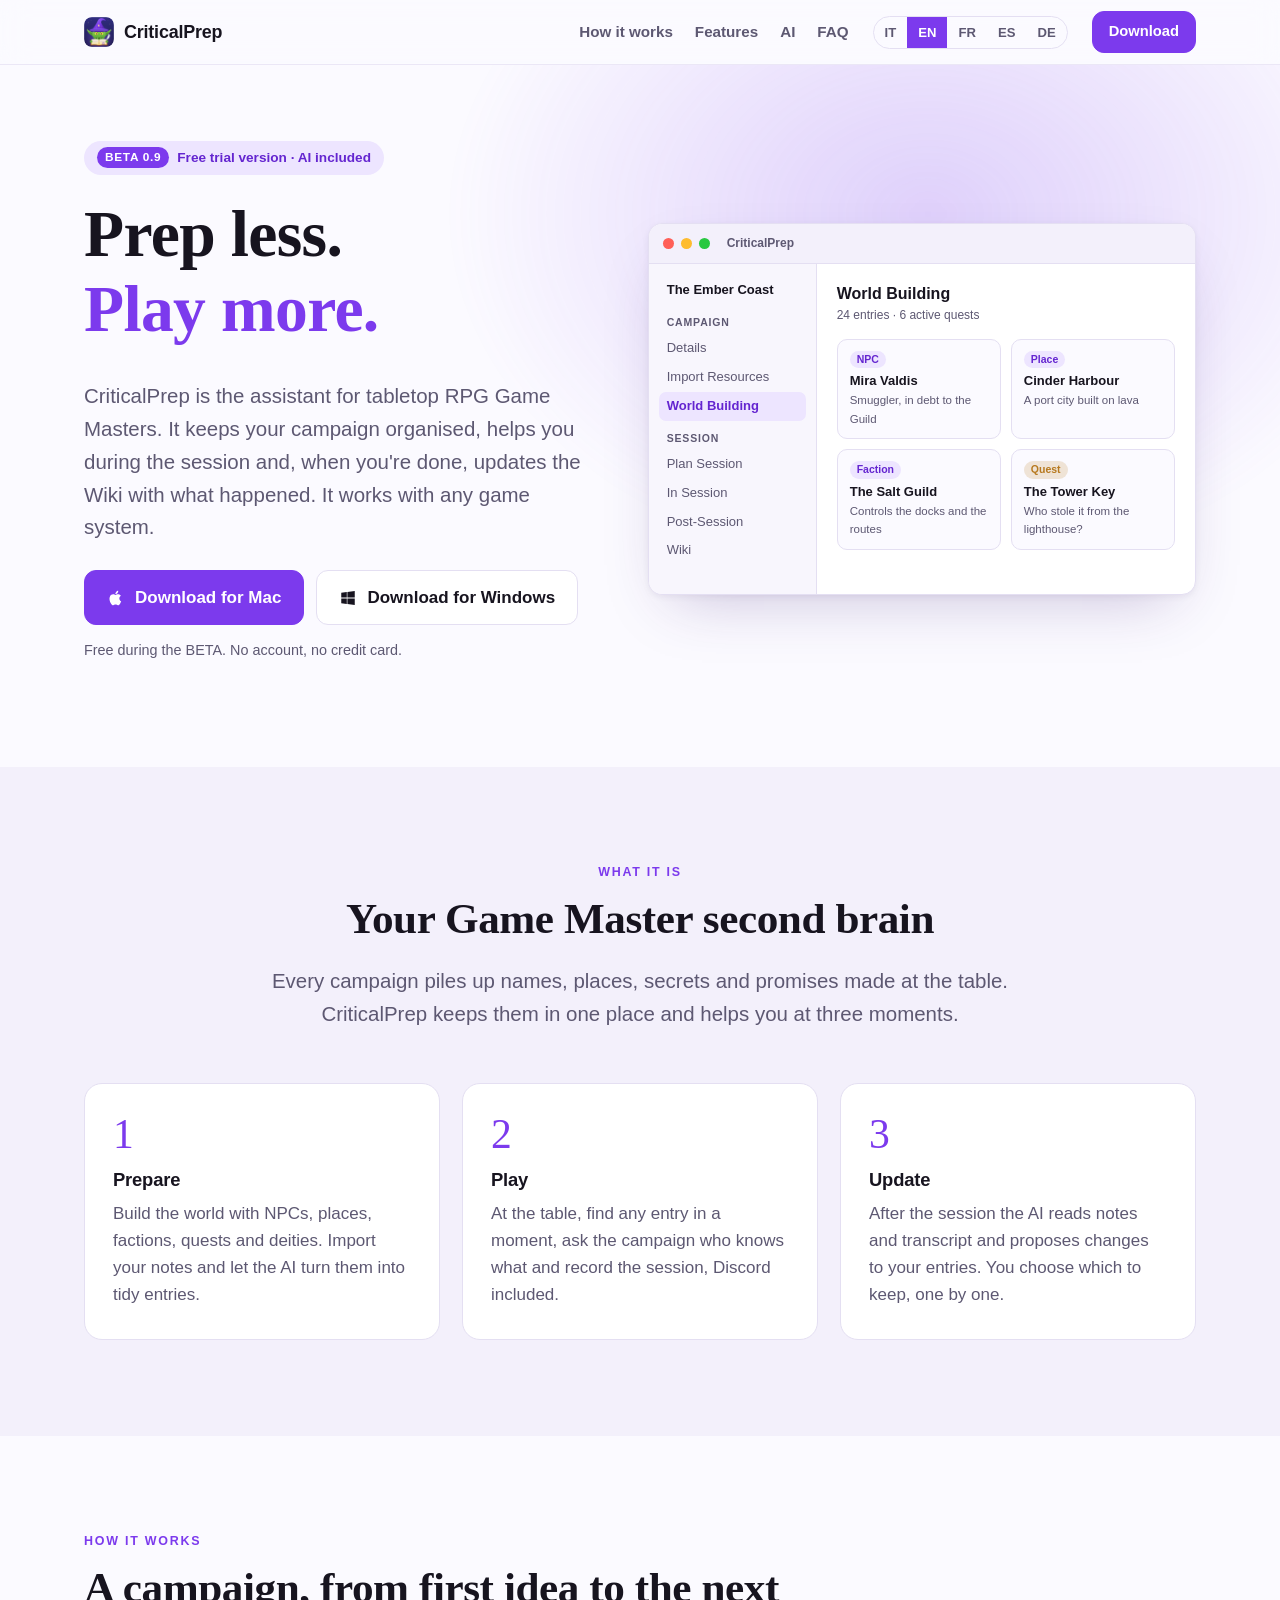
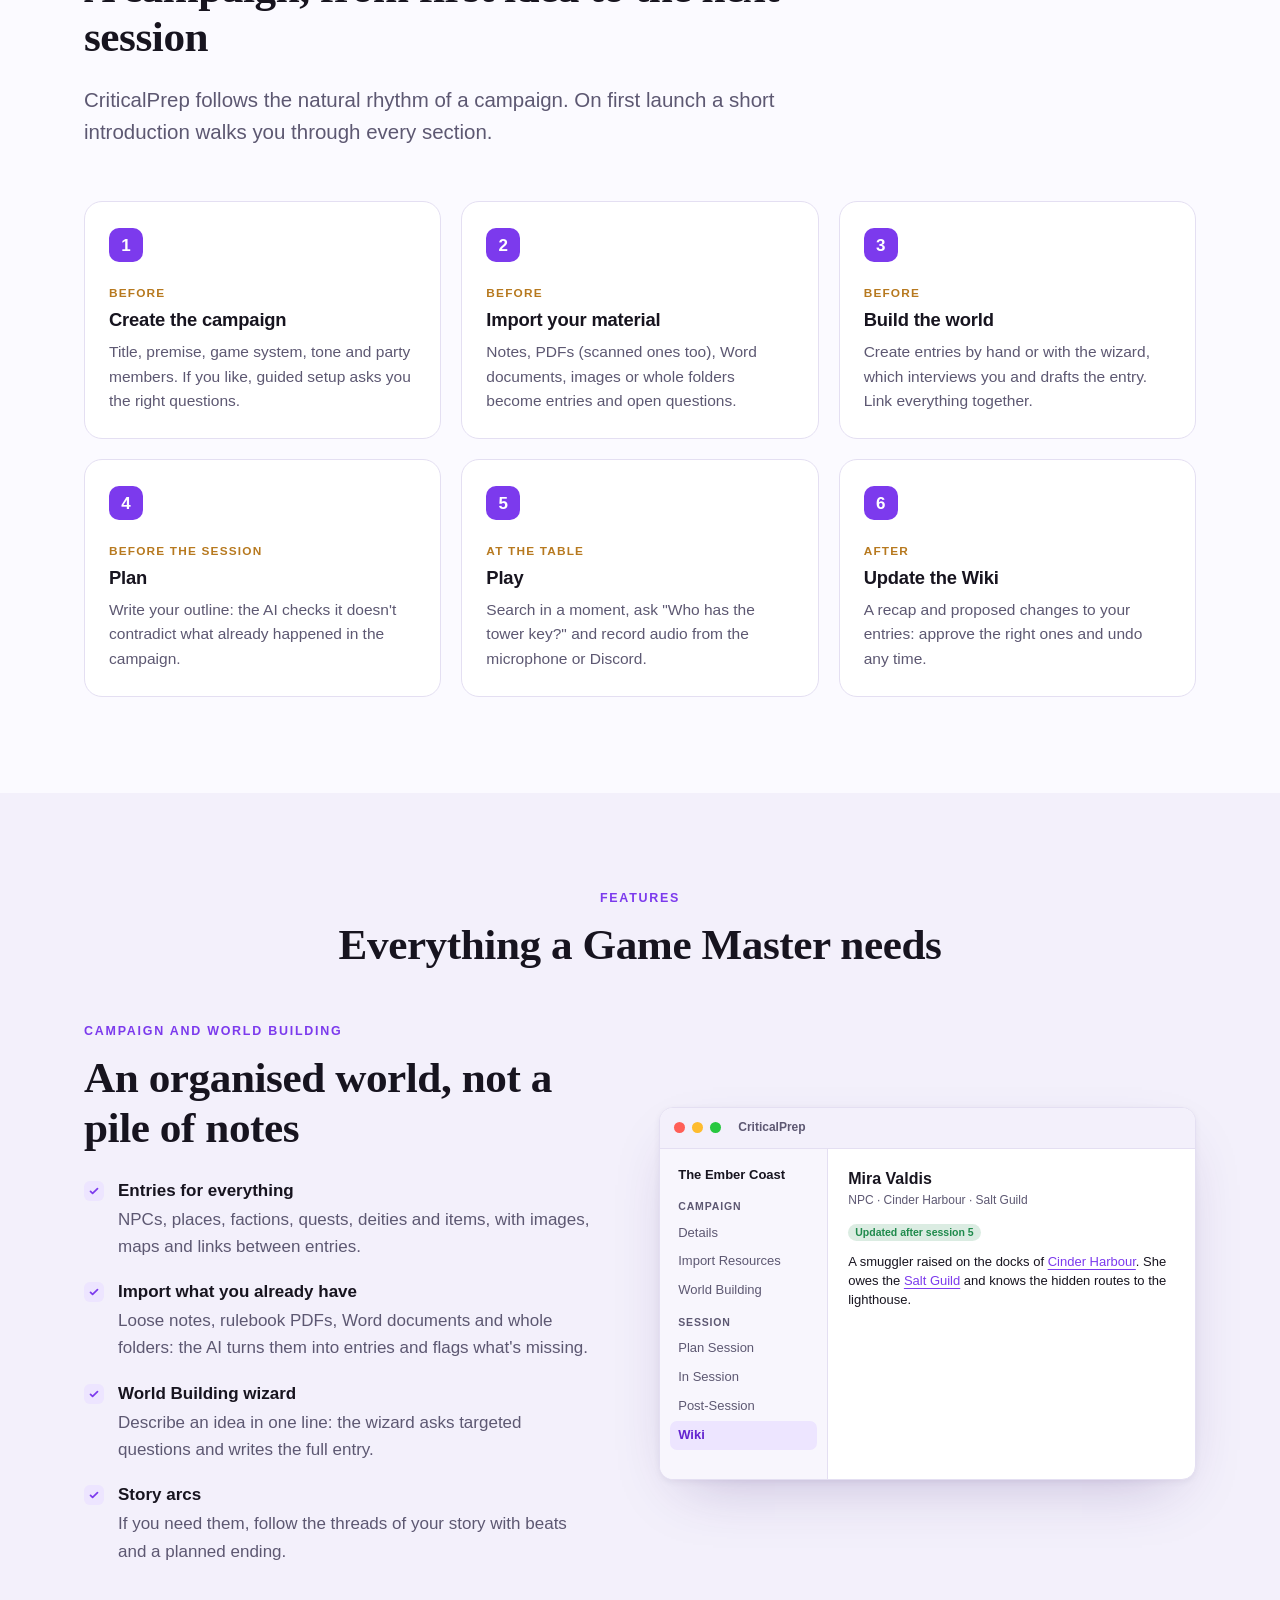
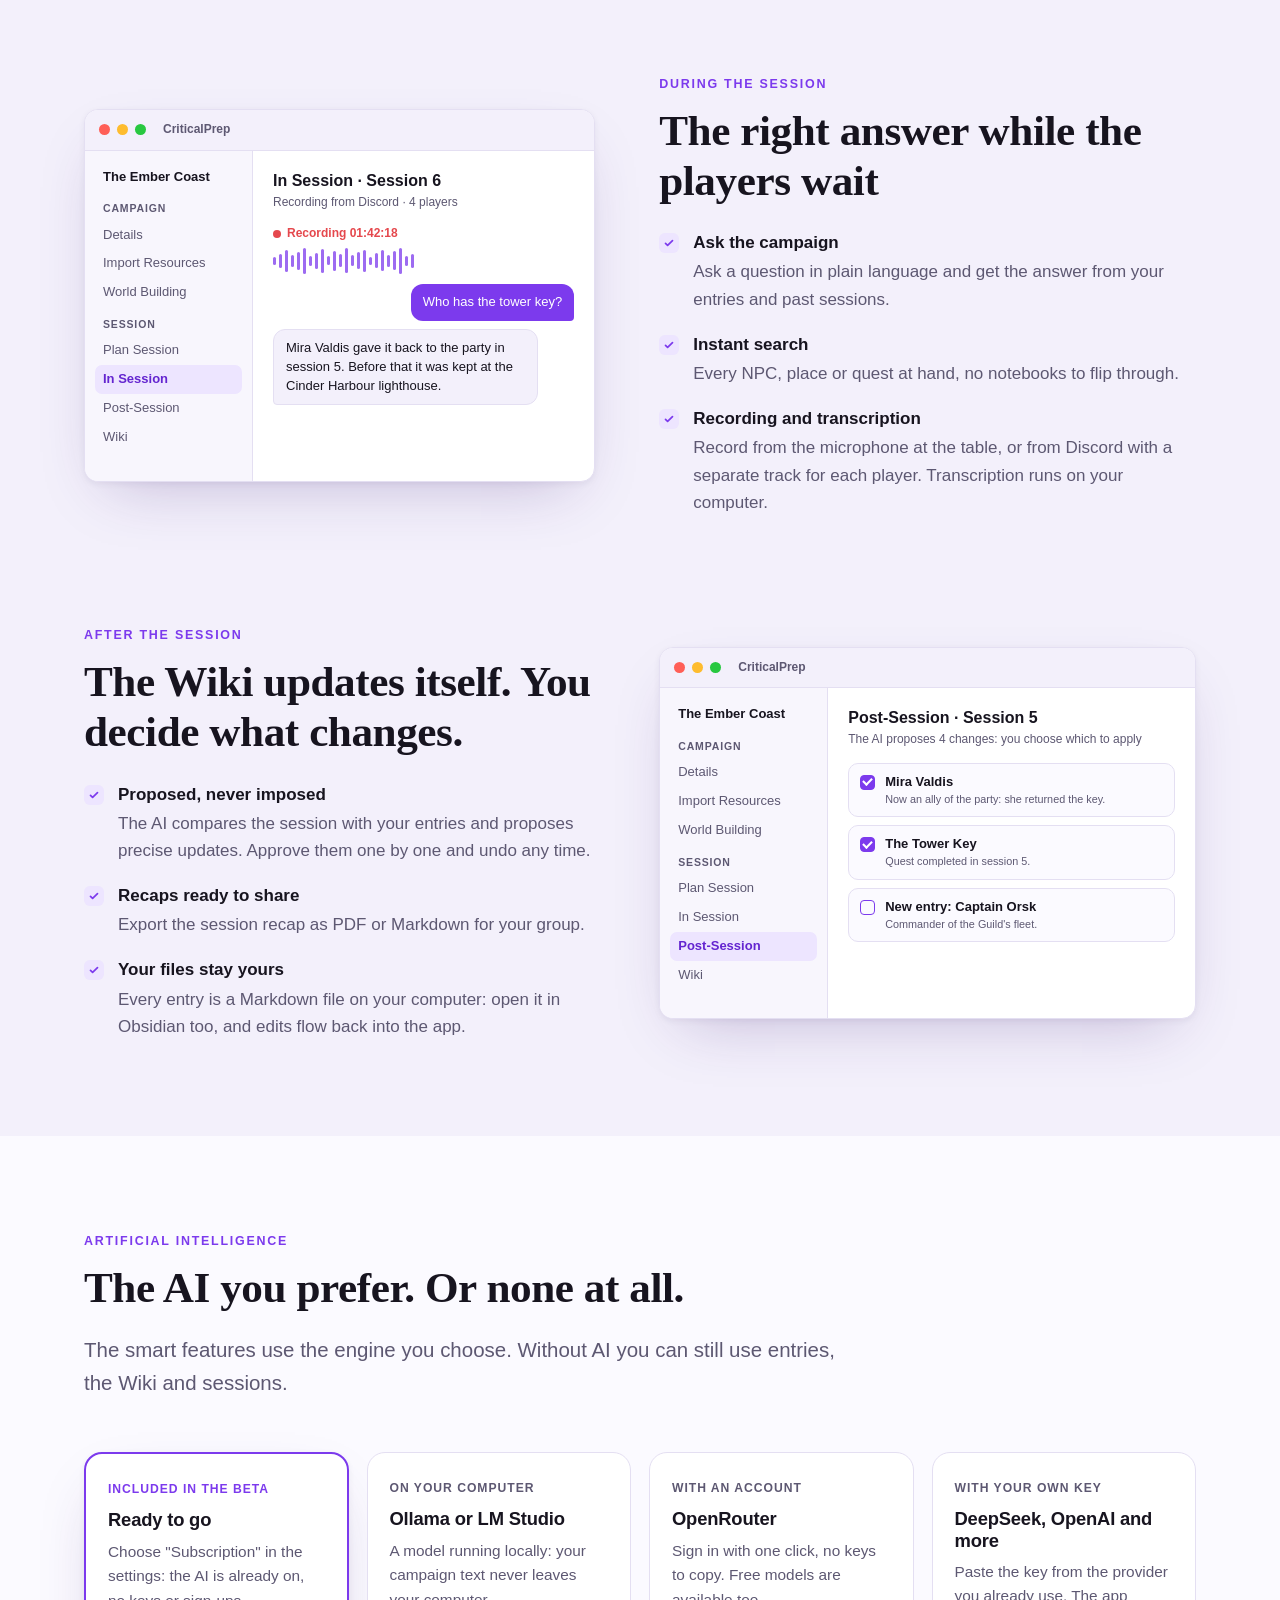
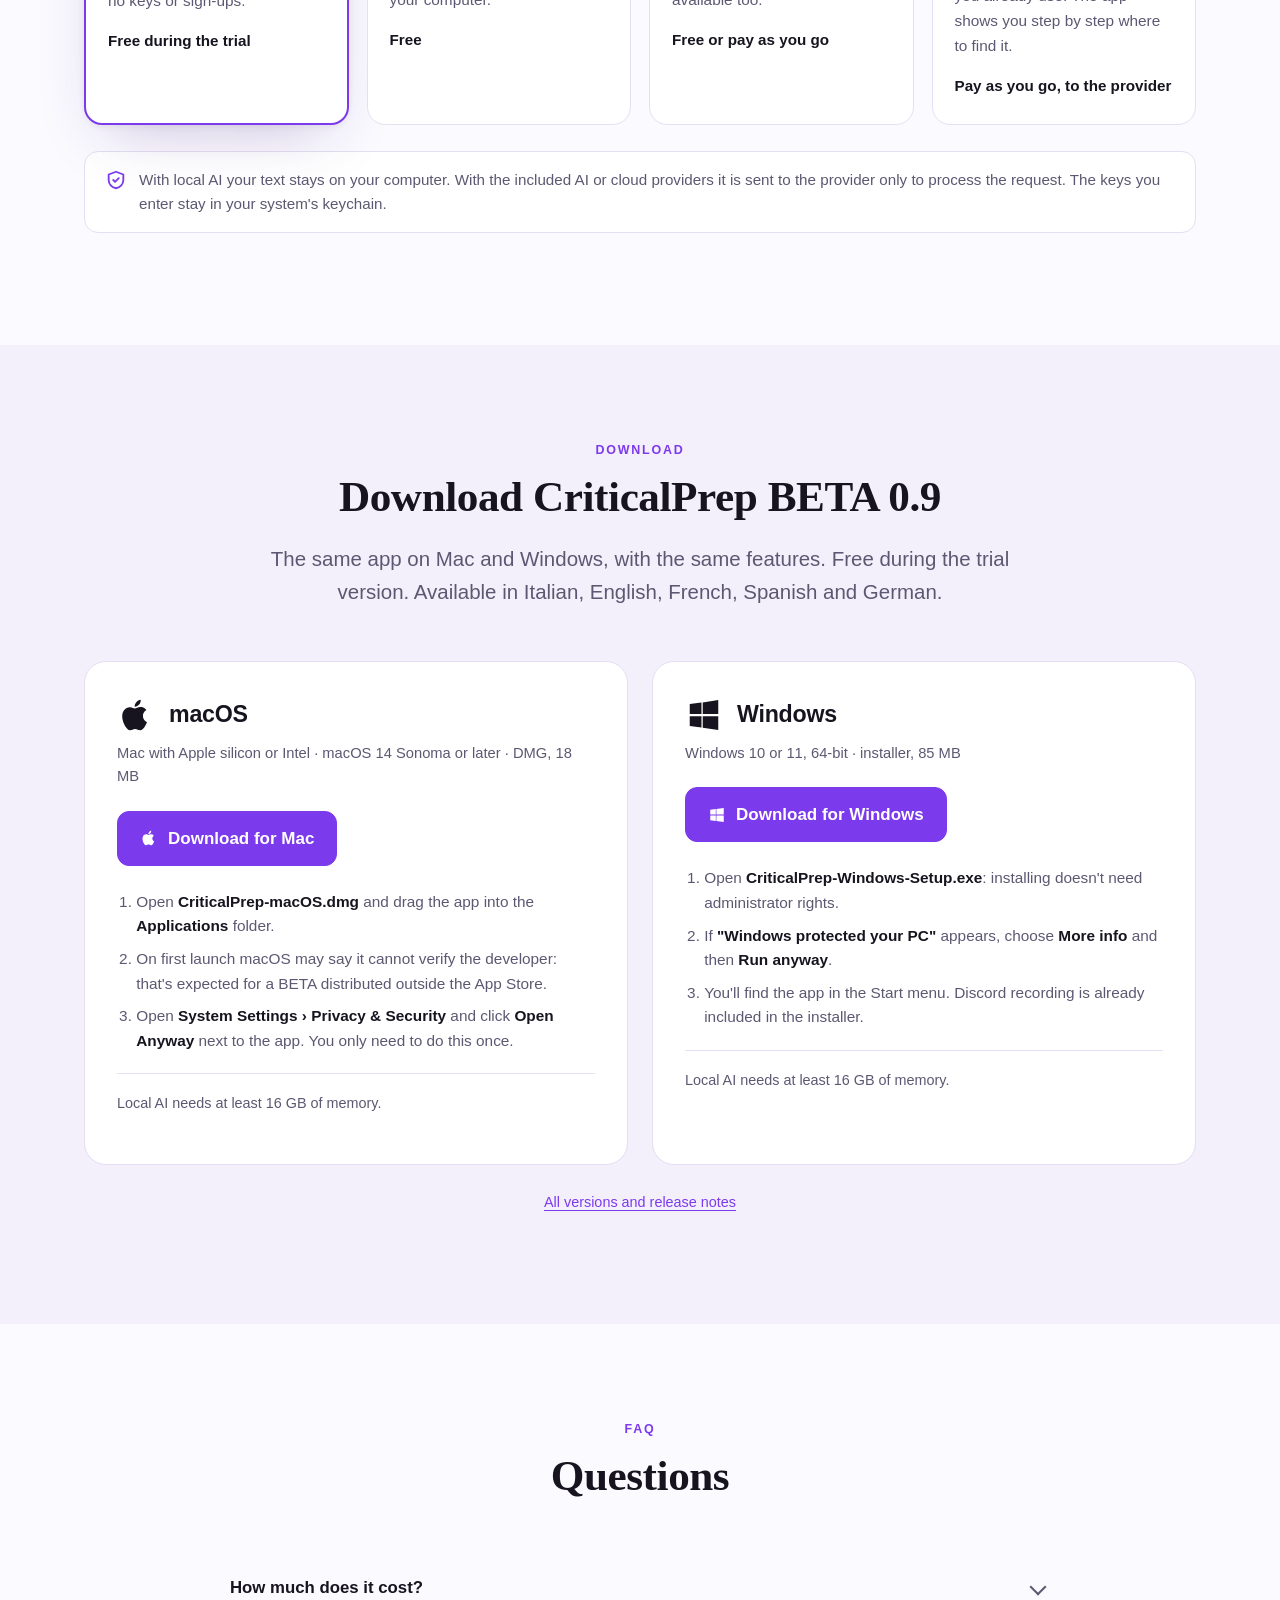
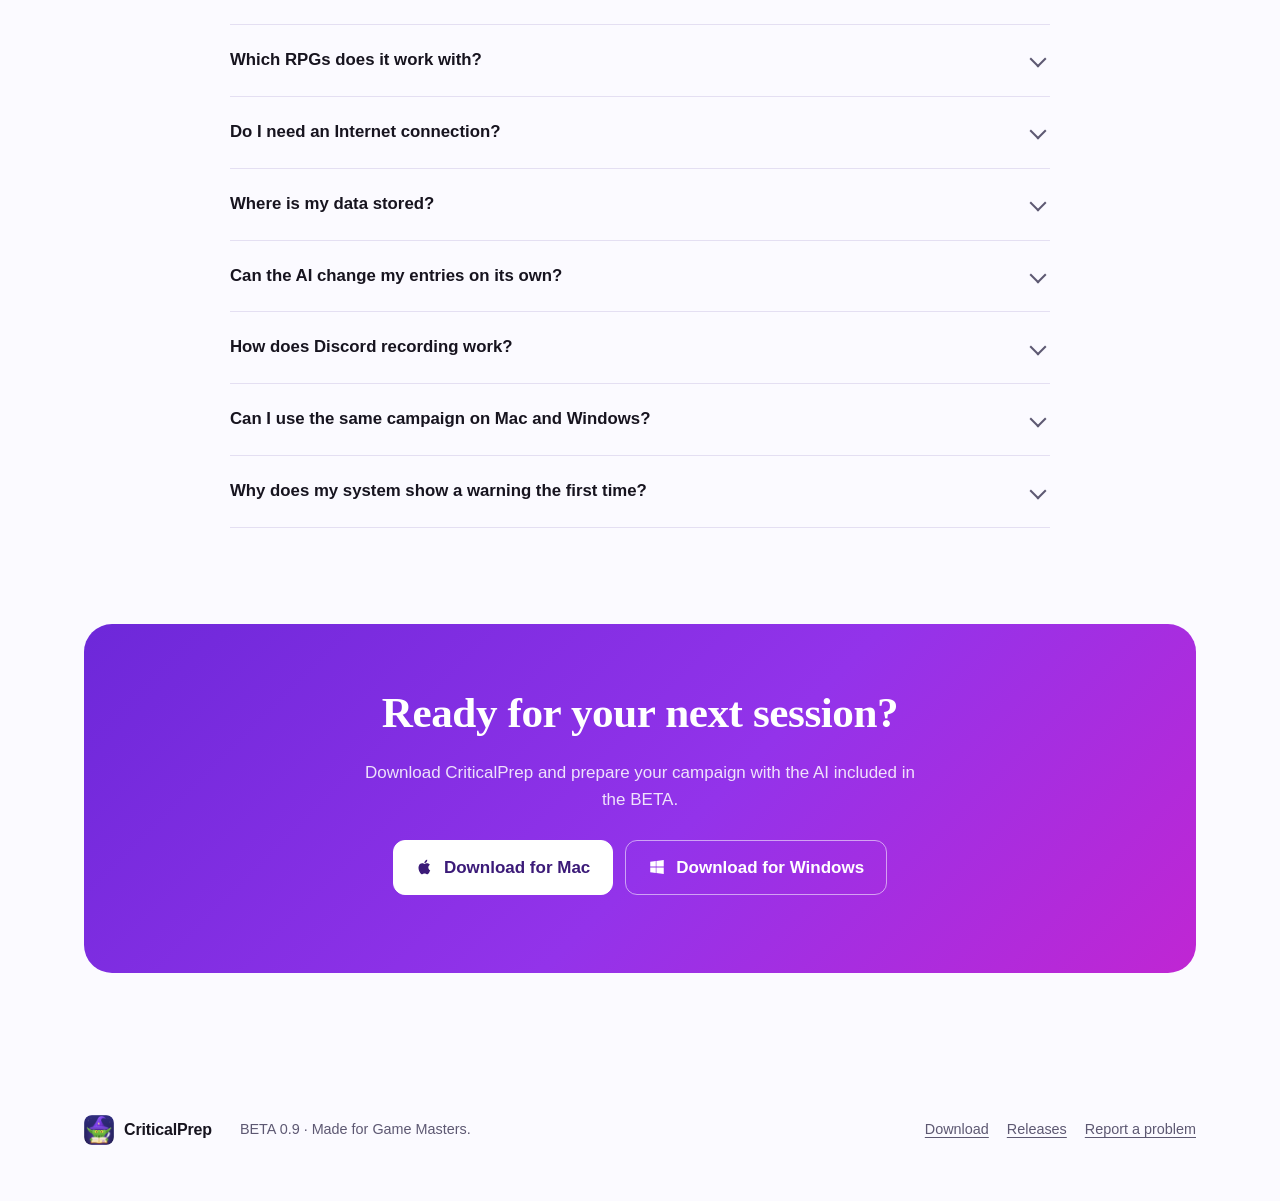
==== commit d1e07fc1: "Sito in cinque lingue: aggiunti francese, spagnolo e tedesco Selettore di lingua con IT/EN/FR/ES/DE," ====
--- a/en/index.html
+++ b/en/index.html
@@ -8,6 +8,9 @@
 <link rel="canonical" href="https://enrik90vol2.github.io/CriticalPrep/en/">
 <link rel="alternate" hreflang="it" href="https://enrik90vol2.github.io/CriticalPrep/">
 <link rel="alternate" hreflang="en" href="https://enrik90vol2.github.io/CriticalPrep/en/">
+<link rel="alternate" hreflang="fr" href="https://enrik90vol2.github.io/CriticalPrep/fr/">
+<link rel="alternate" hreflang="es" href="https://enrik90vol2.github.io/CriticalPrep/es/">
+<link rel="alternate" hreflang="de" href="https://enrik90vol2.github.io/CriticalPrep/de/">
 <link rel="alternate" hreflang="x-default" href="https://enrik90vol2.github.io/CriticalPrep/">
 <meta property="og:type" content="website">
 <meta property="og:title" content="CriticalPrep — The Game Master's Assistant">
@@ -25,7 +28,7 @@
   <div class="wrap">
     <a class="brand" href="#top"><img src="../assets/icon.png" alt="" width="30" height="30">CriticalPrep</a>
     <nav class="nav" aria-label="Download"><a href="#how-it-works">How it works</a><a href="#features">Features</a><a href="#ai">AI</a><a href="#faq">FAQ</a></nav>
-    <div class="lang" aria-label="Lingua / Language"><span aria-current="true">EN</span><a href="../" hreflang="it" lang="it" title="Italiano" onclick="try{localStorage.setItem('cp-lang','it')}catch(e){}">IT</a></div>
+    <div class="lang" aria-label="Lingua / Language"><a href="../" hreflang="it" lang="it" title="Italiano" onclick="try{localStorage.setItem('cp-lang','it')}catch(e){}">IT</a><span aria-current="true">EN</span><a href="../fr/" hreflang="fr" lang="fr" title="Français" onclick="try{localStorage.setItem('cp-lang','fr')}catch(e){}">FR</a><a href="../es/" hreflang="es" lang="es" title="Español" onclick="try{localStorage.setItem('cp-lang','es')}catch(e){}">ES</a><a href="../de/" hreflang="de" lang="de" title="Deutsch" onclick="try{localStorage.setItem('cp-lang','de')}catch(e){}">DE</a></div>
     <a class="btn btn-primary" href="#download">Download</a>
   </div>
 </header>
